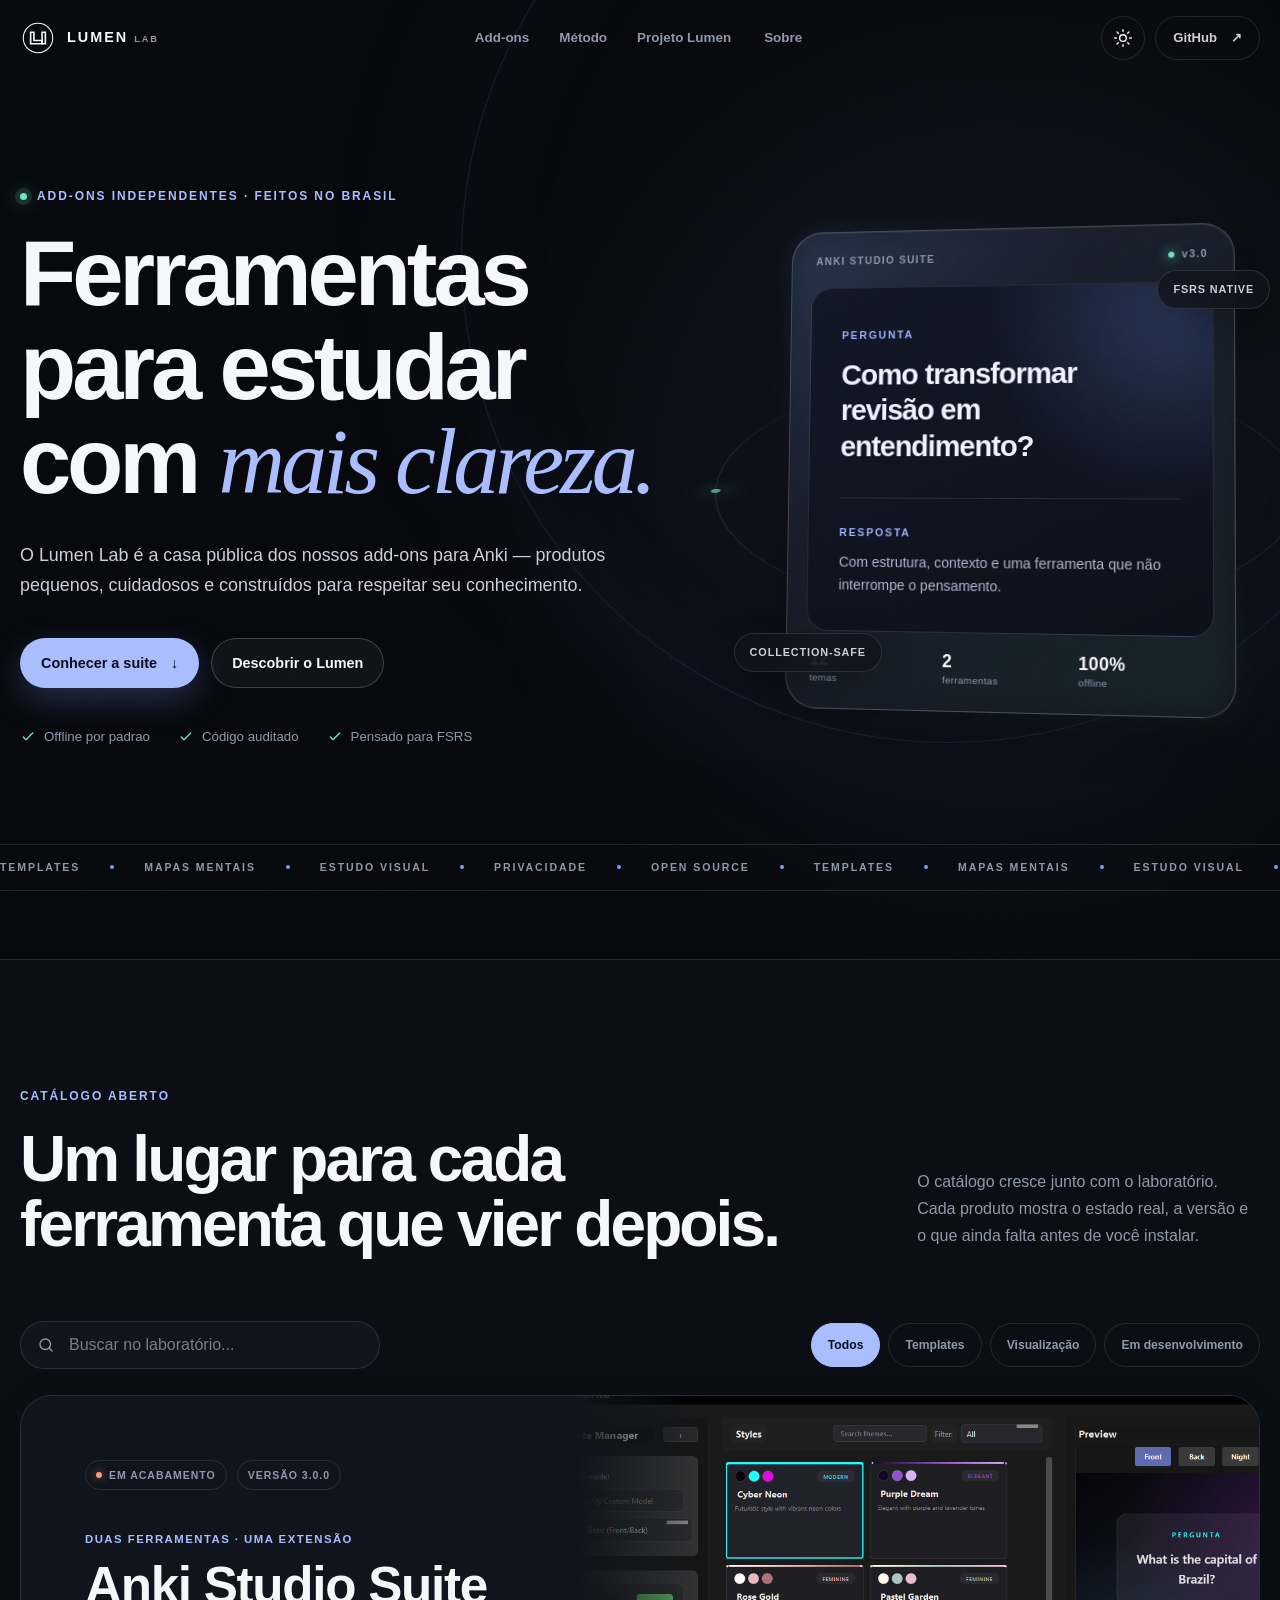
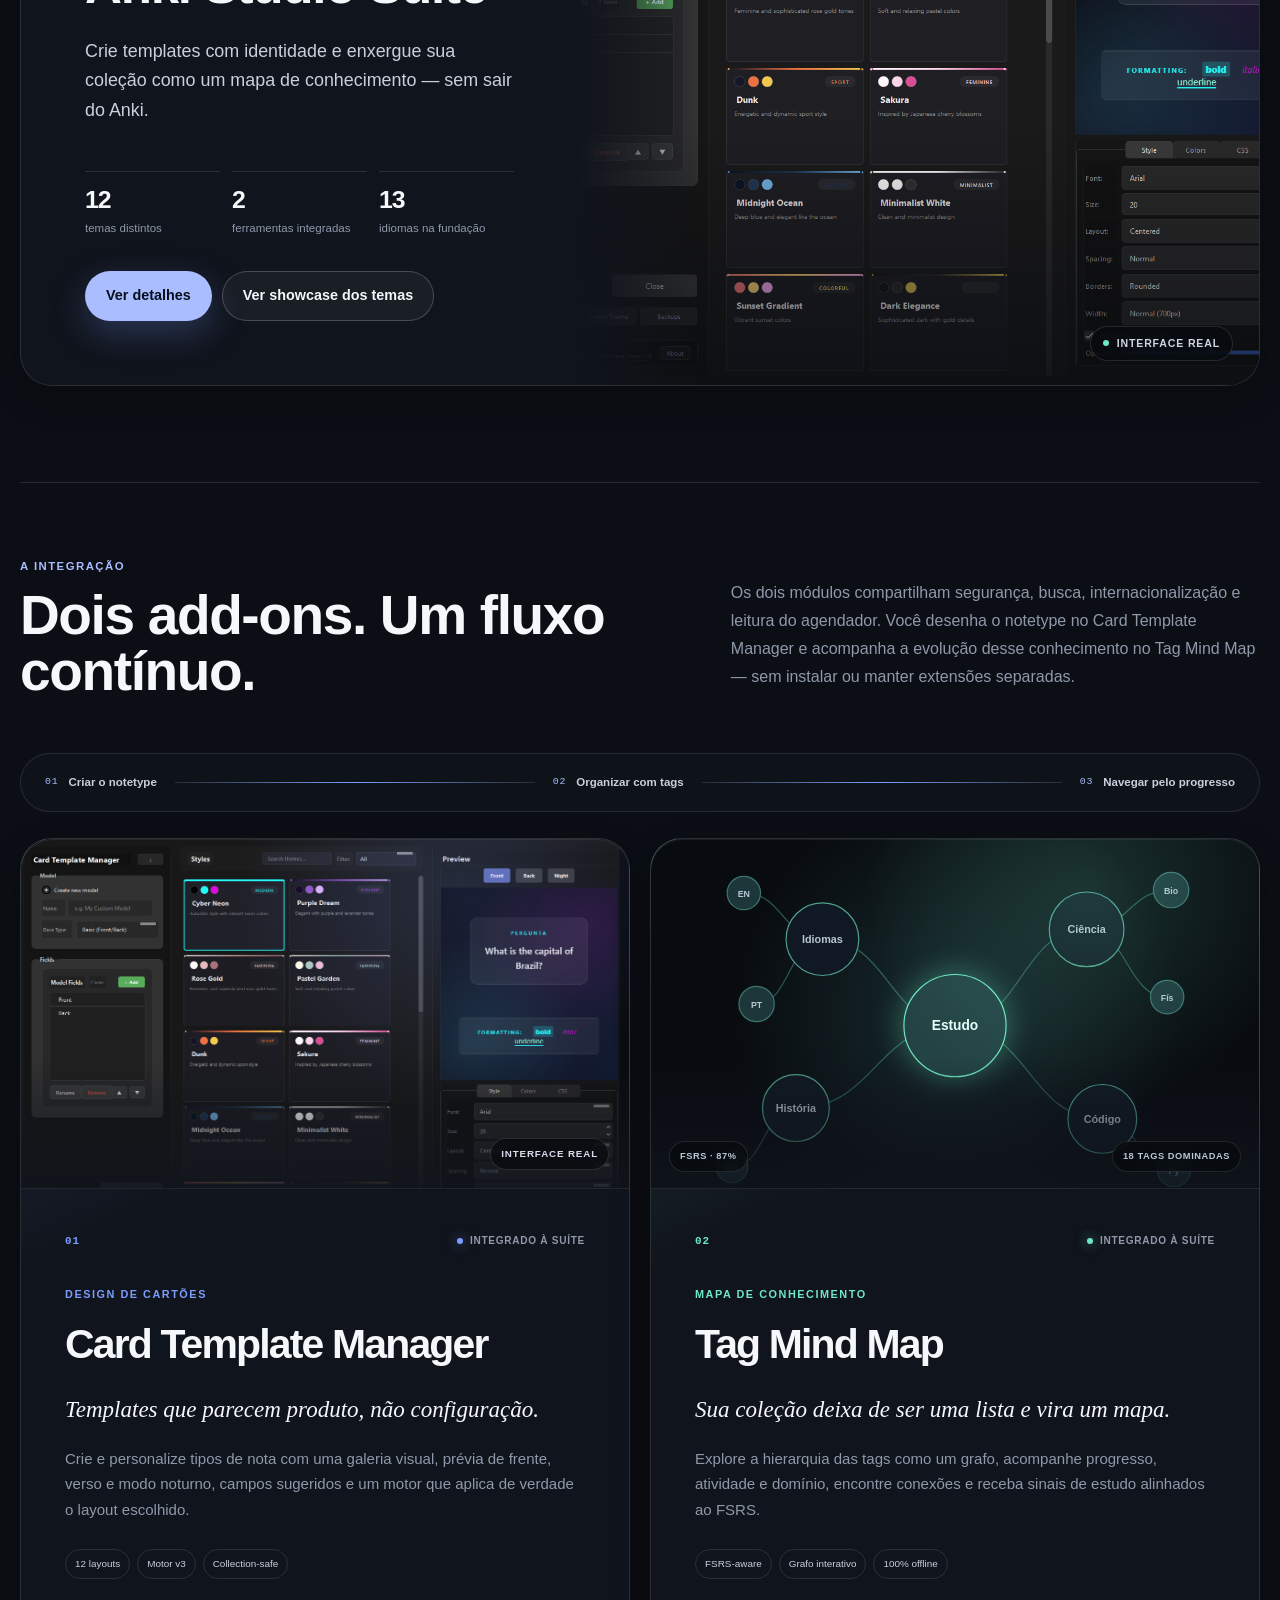
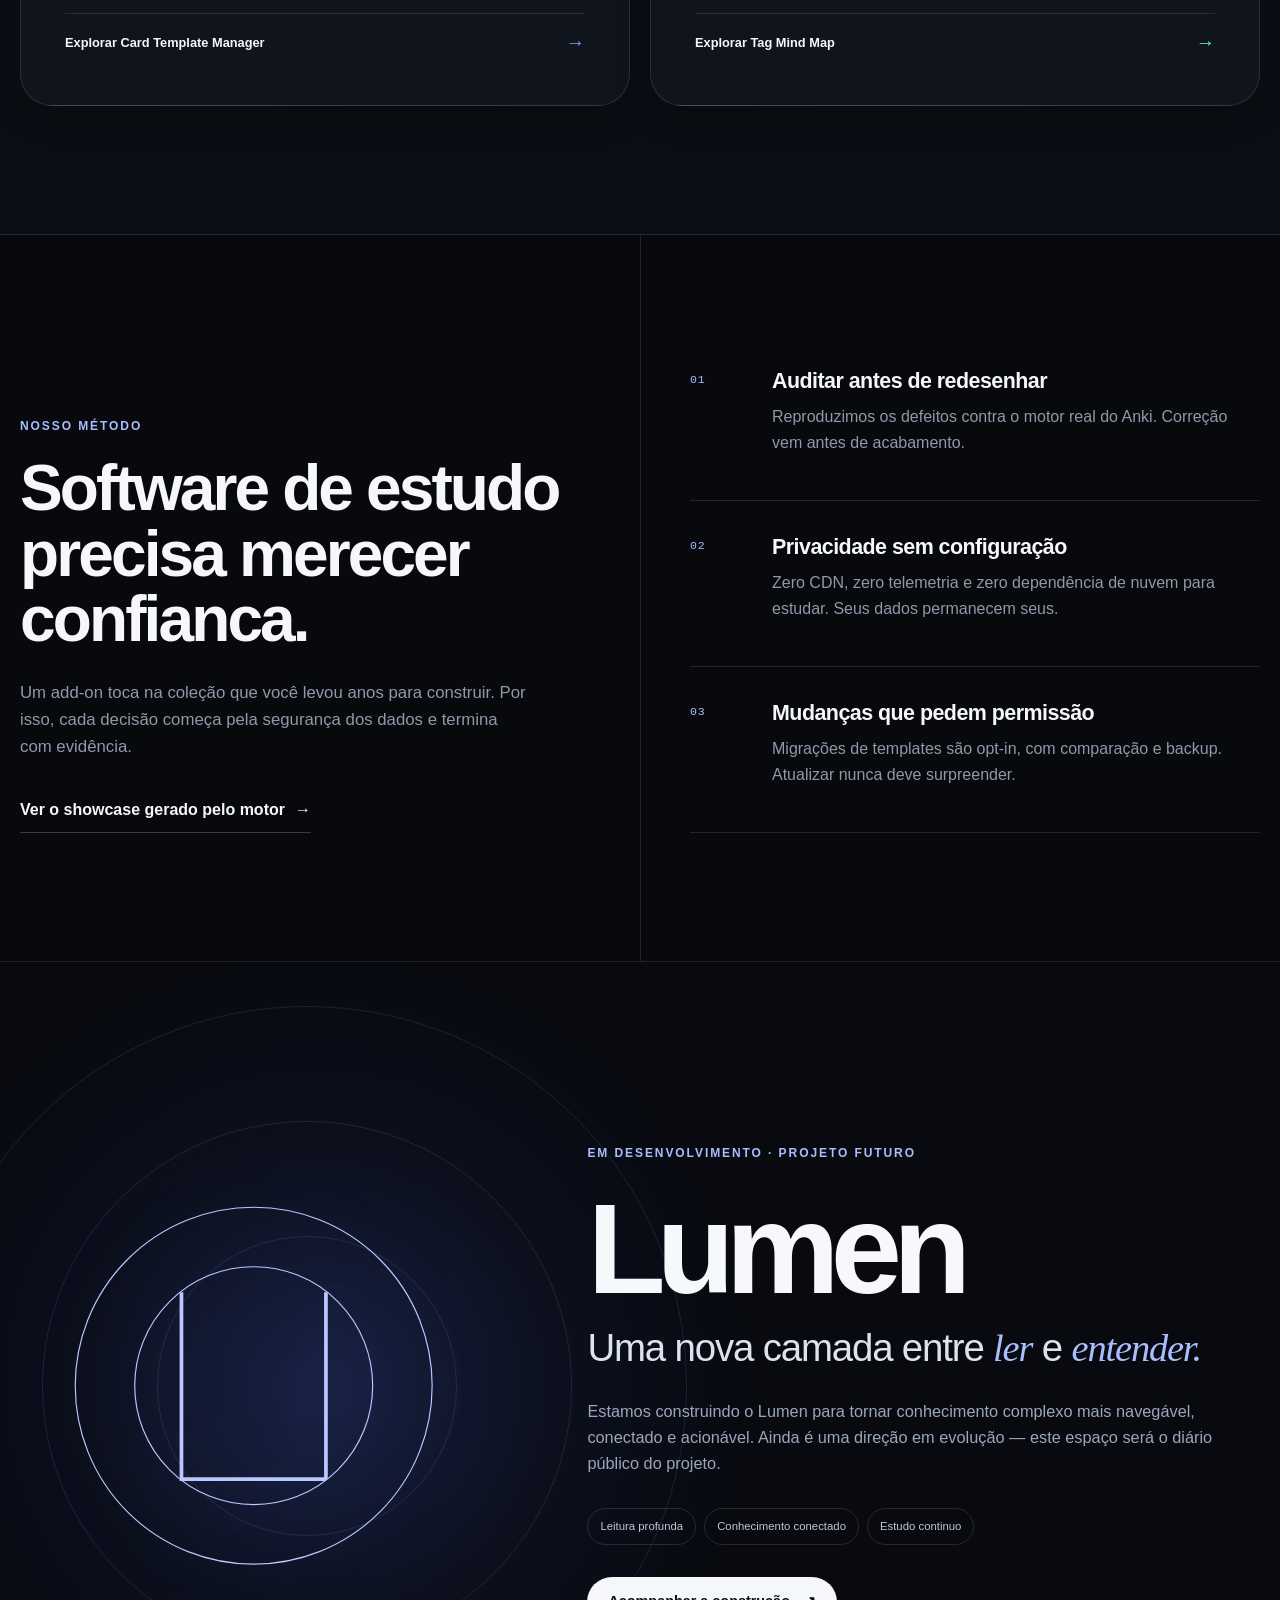
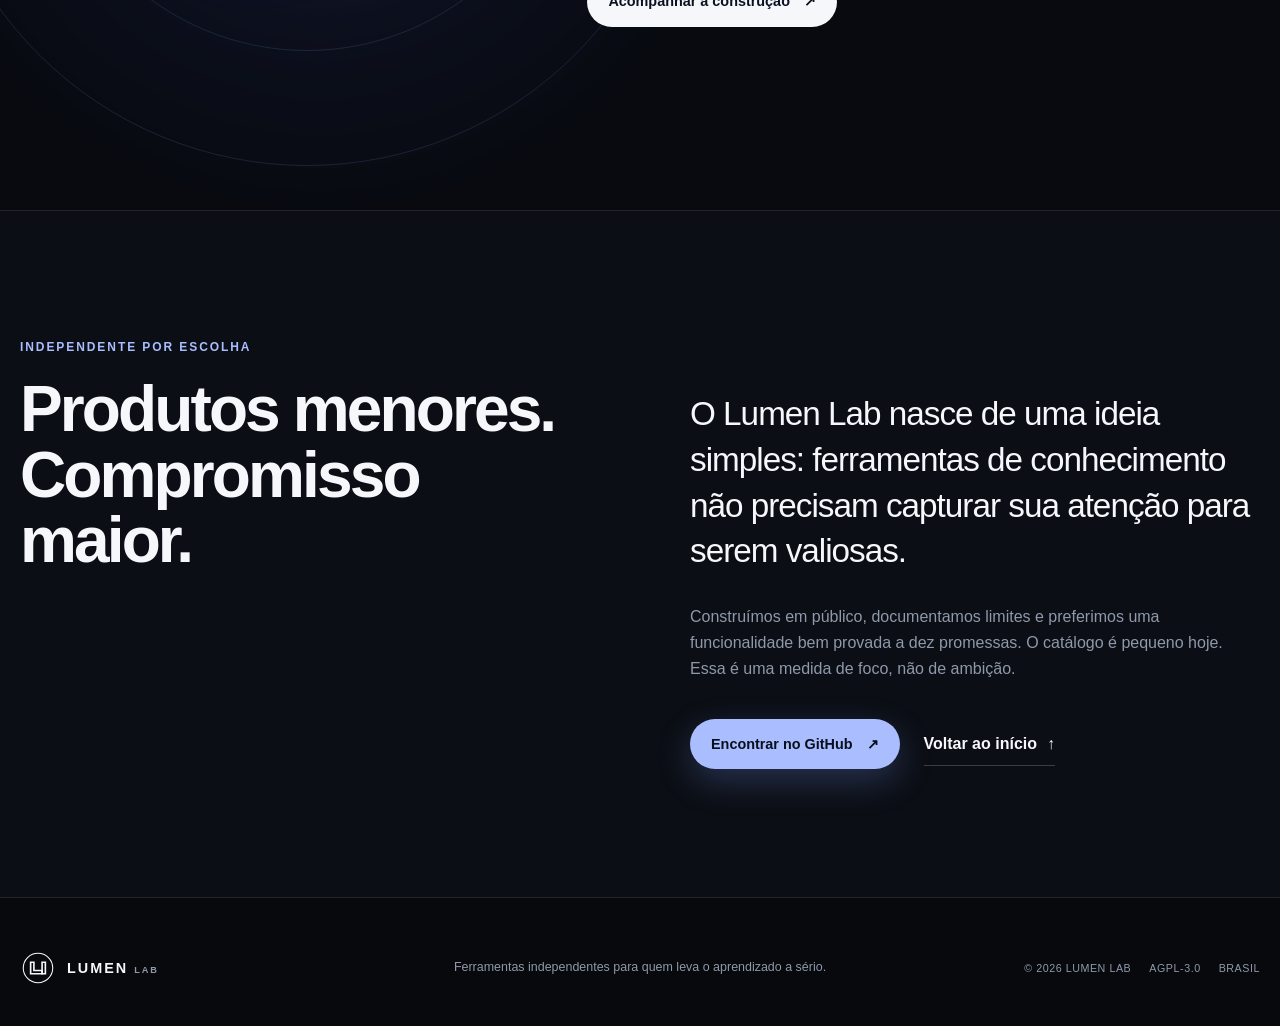
==== index.html @ ce69e1ce "feat: publica Lumen Lab com os dois addons Co-Authored-By: Codex <noreply@openai.com>" ====
<!doctype html>
<html lang="pt-BR" data-theme="dark">
<head>
  <meta charset="utf-8">
  <meta name="viewport" content="width=device-width, initial-scale=1">
  <meta name="theme-color" content="#0a0c12">
  <meta name="description" content="Lumen Lab: add-ons independentes para Anki, construídos com auditoria, privacidade e cuidado com a experiência de estudo.">
  <meta name="color-scheme" content="dark light">
  <meta property="og:type" content="website">
  <meta property="og:title" content="Lumen Lab — ferramentas para aprender melhor">
  <meta property="og:description" content="A casa da Anki Studio Suite e dos próximos add-ons independentes do Lumen Lab.">
  <meta property="og:url" content="https://skarl007.github.io/Lumen-Lab/">
  <meta property="og:image" content="https://skarl007.github.io/Lumen-Lab/screenshots/site-preview-dark.png">
  <meta name="twitter:card" content="summary_large_image">
  <title>Lumen Lab — Add-ons para Anki</title>
  <script>document.documentElement.classList.add("js");</script>
  <link rel="canonical" href="https://skarl007.github.io/Lumen-Lab/">
  <link rel="icon" href="assets/favicon.svg" type="image/svg+xml">
  <link rel="manifest" href="site.webmanifest">
  <link rel="stylesheet" href="assets/site.css">
  <script src="data/catalog.js" defer></script>
  <script src="assets/site.js" defer></script>
</head>
<body>
  <a class="skip-link" href="#conteudo">Pular para o conteúdo</a>

  <header class="site-header" data-header>
    <div class="nav-shell">
      <a class="brand" href="#inicio" aria-label="Lumen Lab — início">
        <svg class="brand-mark" viewBox="0 0 44 44" aria-hidden="true">
          <circle cx="22" cy="22" r="18"></circle>
          <path d="M13 29V15h4v10h10v4H13Z"></path>
          <path d="M27 15h4v14h-4z"></path>
        </svg>
        <span class="brand-type">LUMEN <small>LAB</small></span>
      </a>

      <button class="menu-toggle icon-button" type="button" aria-label="Abrir menu" aria-controls="site-nav" aria-expanded="false" data-menu-toggle>
        <svg viewBox="0 0 24 24" aria-hidden="true"><path d="M4 7h16M4 12h16M4 17h16"></path></svg>
      </button>

      <nav class="site-nav" id="site-nav" aria-label="Navegação principal" data-nav>
        <a href="#add-ons">Add-ons</a>
        <a href="#metodo">Método</a>
        <a href="#lumen">Projeto Lumen</a>
        <a href="#sobre">Sobre</a>
      </nav>

      <div class="nav-actions">
        <button class="theme-toggle icon-button" type="button" aria-label="Alternar tema de cor" data-theme-toggle>
          <svg class="theme-icon theme-icon-sun" viewBox="0 0 24 24" aria-hidden="true"><circle cx="12" cy="12" r="4"></circle><path d="M12 2v2M12 20v2M4.93 4.93l1.42 1.42M17.66 17.66l1.41 1.41M2 12h2M20 12h2M4.93 19.07l1.42-1.42M17.66 6.34l1.41-1.41"></path></svg>
          <svg class="theme-icon theme-icon-moon" viewBox="0 0 24 24" aria-hidden="true"><path d="M20.5 14.2A8.6 8.6 0 0 1 9.8 3.5 8.7 8.7 0 1 0 20.5 14.2Z"></path></svg>
        </button>
        <a class="button button-compact button-ghost nav-github" href="https://github.com/skarL007" target="_blank" rel="noreferrer">GitHub <span aria-hidden="true">↗</span></a>
      </div>
    </div>
  </header>

  <main id="conteudo">
    <section class="hero section" id="inicio" aria-labelledby="hero-title">
      <div class="hero-grid page-shell">
        <div class="hero-copy reveal">
          <p class="eyebrow"><span class="live-dot" aria-hidden="true"></span> Add-ons independentes · feitos no Brasil</p>
          <h1 id="hero-title">Ferramentas para estudar com <em>mais clareza.</em></h1>
          <p class="hero-lede">O Lumen Lab é a casa pública dos nossos add-ons para Anki — produtos pequenos, cuidadosos e construídos para respeitar seu conhecimento.</p>
          <div class="hero-actions">
            <a class="button button-primary" href="#add-ons">Conhecer a suite <span aria-hidden="true">↓</span></a>
            <a class="button button-secondary" href="#lumen">Descobrir o Lumen</a>
          </div>
          <ul class="proof-list" aria-label="Principios do Lumen Lab">
            <li><svg viewBox="0 0 24 24" aria-hidden="true"><path d="m5 12 4 4L19 6"></path></svg> Offline por padrao</li>
            <li><svg viewBox="0 0 24 24" aria-hidden="true"><path d="m5 12 4 4L19 6"></path></svg> Código auditado</li>
            <li><svg viewBox="0 0 24 24" aria-hidden="true"><path d="m5 12 4 4L19 6"></path></svg> Pensado para FSRS</li>
          </ul>
        </div>

        <div class="hero-stage reveal" aria-label="Prévia visual da Anki Studio Suite">
          <div class="stage-orbit orbit-one" aria-hidden="true"></div>
          <div class="stage-orbit orbit-two" aria-hidden="true"></div>
          <div class="stage-card">
            <div class="stage-topline">
              <span>ANKI STUDIO SUITE</span>
              <span class="stage-status"><i></i> v3.0</span>
            </div>
            <div class="study-card">
              <span class="study-kicker">Pergunta</span>
              <strong>Como transformar revisão em entendimento?</strong>
              <div class="study-answer">
                <span>Resposta</span>
                <p>Com estrutura, contexto e uma ferramenta que não interrompe o pensamento.</p>
              </div>
            </div>
            <div class="stage-metrics">
              <span><b>12</b> temas</span>
            <span><b>2</b> ferramentas</span>
              <span><b>100%</b> offline</span>
            </div>
          </div>
          <div class="floating-chip chip-top">FSRS native</div>
          <div class="floating-chip chip-bottom">Collection-safe</div>
        </div>
      </div>

      <div class="hero-marquee" aria-hidden="true">
        <div>
          <span>TEMPLATES</span><i></i><span>MAPAS MENTAIS</span><i></i><span>ESTUDO VISUAL</span><i></i><span>PRIVACIDADE</span><i></i><span>OPEN SOURCE</span><i></i>
          <span>TEMPLATES</span><i></i><span>MAPAS MENTAIS</span><i></i><span>ESTUDO VISUAL</span><i></i><span>PRIVACIDADE</span><i></i><span>OPEN SOURCE</span><i></i>
        </div>
      </div>
    </section>

    <section class="catalog section" id="add-ons" aria-labelledby="catalog-title">
      <div class="page-shell">
        <div class="section-heading reveal">
          <div>
          <p class="eyebrow">Catálogo aberto</p>
            <h2 id="catalog-title">Um lugar para cada ferramenta que vier depois.</h2>
          </div>
          <p>O catálogo cresce junto com o laboratório. Cada produto mostra o estado real, a versão e o que ainda falta antes de você instalar.</p>
        </div>

        <div class="catalog-toolbar reveal" aria-label="Filtros do catálogo">
          <label class="search-field">
            <svg viewBox="0 0 24 24" aria-hidden="true"><circle cx="11" cy="11" r="7"></circle><path d="m20 20-4-4"></path></svg>
            <span class="sr-only">Buscar add-ons</span>
            <input type="search" placeholder="Buscar no laboratório..." autocomplete="off" data-catalog-search>
          </label>
          <div class="filter-list" role="group" aria-label="Filtrar por categoria" data-filter-list>
            <button type="button" class="filter-button is-active" aria-pressed="true" data-filter="todos">Todos</button>
            <button type="button" class="filter-button" aria-pressed="false" data-filter="templates">Templates</button>
            <button type="button" class="filter-button" aria-pressed="false" data-filter="visualizacao">Visualização</button>
            <button type="button" class="filter-button" aria-pressed="false" data-filter="em-desenvolvimento">Em desenvolvimento</button>
          </div>
        </div>

        <div class="catalog-grid" data-catalog-grid aria-live="polite"></div>
        <noscript>
          <article class="noscript-card">
            <p class="product-eyebrow">Anki add-on · versão 3.0.0</p>
            <h3>Anki Studio Suite</h3>
            <p>Card Template Manager e Tag Mind Map reunidos em uma extensão offline. Ative o JavaScript para explorar detalhes e filtros.</p>
            <a class="button button-secondary" href="redesign/_artifact.html">Ver showcase dos temas</a>
          </article>
        </noscript>
        <div class="catalog-empty" data-catalog-empty hidden>
          <p>Nenhuma ferramenta encontrada.</p>
          <button type="button" class="text-button" data-clear-filters>Limpar busca e filtros</button>
        </div>
      </div>
    </section>

    <section class="method section" id="metodo" aria-labelledby="method-title">
      <div class="page-shell method-grid">
        <div class="method-intro reveal">
          <p class="eyebrow">Nosso método</p>
          <h2 id="method-title">Software de estudo precisa merecer confianca.</h2>
          <p>Um add-on toca na coleção que você levou anos para construir. Por isso, cada decisão começa pela segurança dos dados e termina com evidência.</p>
          <a class="text-link" href="redesign/_artifact.html">Ver o showcase gerado pelo motor <span aria-hidden="true">→</span></a>
        </div>

        <ol class="method-list">
          <li class="reveal">
            <span>01</span>
            <div><h3>Auditar antes de redesenhar</h3><p>Reproduzimos os defeitos contra o motor real do Anki. Correção vem antes de acabamento.</p></div>
          </li>
          <li class="reveal">
            <span>02</span>
            <div><h3>Privacidade sem configuração</h3><p>Zero CDN, zero telemetria e zero dependência de nuvem para estudar. Seus dados permanecem seus.</p></div>
          </li>
          <li class="reveal">
            <span>03</span>
            <div><h3>Mudanças que pedem permissão</h3><p>Migrações de templates são opt-in, com comparação e backup. Atualizar nunca deve surpreender.</p></div>
          </li>
        </ol>
      </div>
    </section>

    <section class="lumen-section section" id="lumen" aria-labelledby="lumen-title">
      <div class="lumen-backdrop" aria-hidden="true"><span></span><span></span><span></span></div>
      <div class="page-shell lumen-grid">
        <div class="lumen-symbol reveal" aria-hidden="true">
          <svg viewBox="0 0 440 440">
            <circle cx="220" cy="220" r="168"></circle>
            <circle cx="220" cy="220" r="112"></circle>
            <path d="M152 132v176h136"></path>
            <path d="M288 132v176"></path>
          </svg>
        </div>
        <div class="lumen-copy reveal">
          <p class="eyebrow">Em desenvolvimento · projeto futuro</p>
          <h2 id="lumen-title">Lumen</h2>
          <p class="lumen-statement">Uma nova camada entre <em>ler</em> e <em>entender.</em></p>
          <p>Estamos construindo o Lumen para tornar conhecimento complexo mais navegável, conectado e acionável. Ainda é uma direção em evolução — este espaço será o diário público do projeto.</p>
          <div class="signal-row" aria-label="Direcoes do projeto Lumen">
            <span>Leitura profunda</span>
            <span>Conhecimento conectado</span>
            <span>Estudo continuo</span>
          </div>
          <a class="button button-light" href="https://github.com/skarL007" target="_blank" rel="noreferrer">Acompanhar a construção <span aria-hidden="true">↗</span></a>
        </div>
      </div>
    </section>

    <section class="about section" id="sobre" aria-labelledby="about-title">
      <div class="page-shell about-grid">
        <div class="section-heading reveal">
          <div>
            <p class="eyebrow">Independente por escolha</p>
            <h2 id="about-title">Produtos menores.<br>Compromisso maior.</h2>
          </div>
        </div>
        <div class="about-copy reveal">
          <p class="about-lede">O Lumen Lab nasce de uma ideia simples: ferramentas de conhecimento não precisam capturar sua atenção para serem valiosas.</p>
          <p>Construímos em público, documentamos limites e preferimos uma funcionalidade bem provada a dez promessas. O catálogo é pequeno hoje. Essa é uma medida de foco, não de ambição.</p>
          <div class="about-actions">
            <a class="button button-primary" href="https://github.com/skarL007" target="_blank" rel="noreferrer">Encontrar no GitHub <span aria-hidden="true">↗</span></a>
            <a class="text-link" href="#inicio">Voltar ao início <span aria-hidden="true">↑</span></a>
          </div>
        </div>
      </div>
    </section>
  </main>

  <footer class="site-footer">
    <div class="page-shell footer-grid">
      <a class="brand footer-brand" href="#inicio" aria-label="Lumen Lab — voltar ao início">
        <svg class="brand-mark" viewBox="0 0 44 44" aria-hidden="true"><circle cx="22" cy="22" r="18"></circle><path d="M13 29V15h4v10h10v4H13Z"></path><path d="M27 15h4v14h-4z"></path></svg>
        <span class="brand-type">LUMEN <small>LAB</small></span>
      </a>
      <p>Ferramentas independentes para quem leva o aprendizado a sério.</p>
      <div class="footer-meta"><span>© <span data-current-year></span> Lumen Lab</span><span>AGPL-3.0</span><span>Brasil</span></div>
    </div>
  </footer>

  <dialog class="product-dialog" data-product-dialog aria-labelledby="dialog-title">
    <div class="dialog-shell">
      <button class="dialog-close icon-button" type="button" aria-label="Fechar detalhes" data-dialog-close>
        <svg viewBox="0 0 24 24" aria-hidden="true"><path d="m6 6 12 12M18 6 6 18"></path></svg>
      </button>
      <div data-dialog-content></div>
    </div>
  </dialog>
</body>
</html>
---- assets/site.css ----
:root {
  --font-sans: Inter, "Segoe UI Variable", "Segoe UI", Helvetica, Arial, sans-serif;
  --font-display: "Segoe UI Variable Display", "Segoe UI", Helvetica, Arial, sans-serif;
  --font-serif: Iowan Old Style, Baskerville, "Times New Roman", serif;
  --page: #07090d;
  --page-raised: #0b0e14;
  --surface: #10141c;
  --surface-strong: #161b25;
  --surface-soft: rgba(255, 255, 255, 0.045);
  --ink: #f5f7fb;
  --ink-soft: #c9d0dc;
  --muted: #8f99aa;
  --line: rgba(255, 255, 255, 0.11);
  --line-strong: rgba(255, 255, 255, 0.2);
  --accent: #7c9dff;
  --accent-bright: #a9bdff;
  --accent-deep: #4d6df0;
  --mint: #6ee7c4;
  --warm: #ff9676;
  --shadow: 0 24px 80px rgba(0, 0, 0, 0.42);
  --shadow-soft: 0 12px 36px rgba(0, 0, 0, 0.24);
  --radius-sm: 12px;
  --radius-md: 20px;
  --radius-lg: 32px;
  --shell: 1240px;
  --header-height: 76px;
  --ease: cubic-bezier(.22, 1, .36, 1);
}

html[data-theme="light"] {
  --page: #f3f5f9;
  --page-raised: #edf0f5;
  --surface: #ffffff;
  --surface-strong: #e9edf4;
  --surface-soft: rgba(11, 20, 37, 0.045);
  --ink: #111622;
  --ink-soft: #313a49;
  --muted: #5f6878;
  --line: rgba(14, 24, 42, 0.12);
  --line-strong: rgba(14, 24, 42, 0.22);
  --accent: #395fe5;
  --accent-bright: #274fd6;
  --accent-deep: #2448c3;
  --mint: #0d8b70;
  --warm: #d95736;
  --shadow: 0 24px 80px rgba(27, 40, 67, 0.14);
  --shadow-soft: 0 12px 36px rgba(27, 40, 67, 0.1);
}

*, *::before, *::after { box-sizing: border-box; }

html {
  scroll-behavior: smooth;
  scroll-padding-top: calc(var(--header-height) + 24px);
  background: var(--page);
}

body {
  margin: 0;
  min-width: 320px;
  color: var(--ink);
  background:
    radial-gradient(circle at 78% 8%, color-mix(in srgb, var(--accent) 10%, transparent), transparent 34rem),
    var(--page);
  font-family: var(--font-sans);
  font-size: 16px;
  line-height: 1.6;
  text-rendering: optimizeLegibility;
  -webkit-font-smoothing: antialiased;
  overflow-x: hidden;
}

body::before {
  content: "";
  position: fixed;
  inset: 0;
  z-index: 1000;
  pointer-events: none;
  opacity: .2;
  background-image: url("data:image/svg+xml,%3Csvg viewBox='0 0 160 160' xmlns='http://www.w3.org/2000/svg'%3E%3Cfilter id='n'%3E%3CfeTurbulence type='fractalNoise' baseFrequency='.88' numOctaves='3' stitchTiles='stitch'/%3E%3C/filter%3E%3Crect width='100%25' height='100%25' filter='url(%23n)' opacity='.14'/%3E%3C/svg%3E");
  mix-blend-mode: soft-light;
}

::selection { color: #08101e; background: var(--accent-bright); }

img, svg { display: block; max-width: 100%; }
a { color: inherit; }
button, input { font: inherit; }
button, a { touch-action: manipulation; }

:focus-visible {
  outline: 3px solid var(--accent-bright);
  outline-offset: 4px;
}

.sr-only {
  position: absolute;
  width: 1px;
  height: 1px;
  padding: 0;
  margin: -1px;
  overflow: hidden;
  clip: rect(0, 0, 0, 0);
  white-space: nowrap;
  border: 0;
}

.skip-link {
  position: fixed;
  top: 12px;
  left: 12px;
  z-index: 2000;
  padding: 12px 16px;
  color: #0a0c12;
  background: var(--accent-bright);
  border-radius: 10px;
  font-weight: 750;
  transform: translateY(-160%);
  transition: transform 180ms ease;
}

.skip-link:focus { transform: translateY(0); }

.page-shell {
  width: min(calc(100% - 40px), var(--shell));
  margin-inline: auto;
}

.section { position: relative; padding: 128px 0; }

.eyebrow {
  display: flex;
  align-items: center;
  gap: 10px;
  margin: 0 0 22px;
  color: var(--accent-bright);
  font-size: .75rem;
  font-weight: 780;
  letter-spacing: .16em;
  line-height: 1.4;
  text-transform: uppercase;
}

.live-dot {
  width: 7px;
  height: 7px;
  border-radius: 50%;
  background: var(--mint);
  box-shadow: 0 0 0 5px color-mix(in srgb, var(--mint) 13%, transparent), 0 0 20px var(--mint);
}

h1, h2, h3, p { text-wrap: pretty; }

h1, h2, h3 {
  margin: 0;
  font-family: var(--font-display);
  line-height: 1.02;
  letter-spacing: -.045em;
}

h1 { max-width: 820px; font-size: clamp(3.7rem, 7.2vw, 7.1rem); font-weight: 690; }
h1 em, .lumen-statement em { color: var(--accent-bright); font-family: var(--font-serif); font-weight: 400; }
h2 { font-size: clamp(2.6rem, 5vw, 4.9rem); font-weight: 650; }
h3 { font-size: 1.34rem; font-weight: 650; letter-spacing: -.025em; }

.button {
  min-height: 50px;
  display: inline-flex;
  align-items: center;
  justify-content: center;
  gap: 14px;
  padding: 12px 20px;
  border: 1px solid transparent;
  border-radius: 999px;
  text-decoration: none;
  font-size: .9rem;
  font-weight: 720;
  line-height: 1;
  cursor: pointer;
  transition: transform 220ms var(--ease), border-color 220ms ease, background 220ms ease, color 220ms ease, box-shadow 220ms ease;
}

.button:hover { transform: translateY(-2px); }
.button:active { transform: translateY(0); }
.button-primary { color: #08101e; background: var(--accent-bright); box-shadow: 0 12px 34px color-mix(in srgb, var(--accent) 25%, transparent); }
.button-primary:hover { background: #c5d1ff; box-shadow: 0 16px 44px color-mix(in srgb, var(--accent) 36%, transparent); }
.button-secondary { color: var(--ink); border-color: var(--line-strong); background: var(--surface-soft); }
.button-secondary:hover { border-color: var(--accent); background: color-mix(in srgb, var(--accent) 8%, var(--surface)); }
.button-light { color: #0b1020; background: #f5f7fb; }
.button-light:hover { background: #dfe6ff; }
.button-ghost { color: var(--ink-soft); border-color: var(--line); background: transparent; }
.button-ghost:hover { color: var(--ink); border-color: var(--line-strong); background: var(--surface-soft); }
.button-compact { min-height: 44px; padding: 10px 17px; font-size: .82rem; }

.text-link, .text-button {
  min-height: 44px;
  display: inline-flex;
  align-items: center;
  gap: 10px;
  color: var(--ink);
  background: none;
  border: 0;
  padding: 0;
  font-weight: 690;
  text-decoration: none;
  cursor: pointer;
}

.text-link { border-bottom: 1px solid var(--line-strong); }
.text-link:hover, .text-button:hover { color: var(--accent-bright); border-color: var(--accent); }

.icon-button {
  width: 44px;
  height: 44px;
  display: inline-grid;
  place-items: center;
  padding: 0;
  color: var(--ink);
  background: transparent;
  border: 1px solid var(--line);
  border-radius: 50%;
  cursor: pointer;
  transition: color 180ms ease, border-color 180ms ease, background 180ms ease, transform 180ms ease;
}

.icon-button:hover { color: var(--accent-bright); border-color: var(--accent); background: var(--surface-soft); transform: rotate(3deg); }
.icon-button svg { width: 20px; fill: none; stroke: currentColor; stroke-width: 1.7; stroke-linecap: round; stroke-linejoin: round; }

.site-header {
  position: fixed;
  inset: 0 0 auto;
  z-index: 100;
  height: var(--header-height);
  border-bottom: 1px solid transparent;
  transition: background 220ms ease, border-color 220ms ease, backdrop-filter 220ms ease;
}

.site-header.is-scrolled {
  background: color-mix(in srgb, var(--page) 82%, transparent);
  border-color: var(--line);
  backdrop-filter: blur(18px) saturate(1.25);
}

.nav-shell {
  width: min(calc(100% - 40px), 1400px);
  height: 100%;
  margin-inline: auto;
  display: grid;
  grid-template-columns: 1fr auto 1fr;
  align-items: center;
  gap: 28px;
}

.brand { min-height: 44px; display: inline-flex; align-items: center; gap: 11px; width: max-content; color: var(--ink); text-decoration: none; }
.brand-mark { width: 36px; height: 36px; fill: none; stroke: currentColor; stroke-width: 1.3; }
.brand-mark path { stroke-width: 2; }
.brand-type { font-size: .9rem; font-weight: 820; letter-spacing: .14em; }
.brand-type small { color: var(--muted); font-size: .64em; font-weight: 720; letter-spacing: .2em; }

.site-nav { display: flex; align-items: center; gap: 30px; }
.site-nav a { position: relative; min-width: 44px; min-height: 44px; display: inline-flex; align-items: center; justify-content: center; color: var(--muted); text-decoration: none; font-size: .84rem; font-weight: 650; }
.site-nav a::after { content: ""; position: absolute; right: 0; bottom: 5px; left: 0; height: 1px; background: var(--accent); transform: scaleX(0); transform-origin: right; transition: transform 220ms var(--ease); }
.site-nav a:hover { color: var(--ink); }
.site-nav a:hover::after { transform: scaleX(1); transform-origin: left; }
.nav-actions { justify-self: end; display: flex; align-items: center; gap: 10px; }
.theme-icon { position: absolute; transition: opacity 180ms ease, transform 240ms var(--ease); }
html[data-theme="dark"] .theme-icon-moon, html[data-theme="light"] .theme-icon-sun { opacity: 0; transform: scale(.5) rotate(-35deg); }
html[data-theme="dark"] .theme-icon-sun, html[data-theme="light"] .theme-icon-moon { opacity: 1; transform: scale(1) rotate(0); }
.menu-toggle { display: none; }

.hero {
  min-height: 100svh;
  padding-top: calc(var(--header-height) + 92px);
  padding-bottom: 68px;
  display: flex;
  flex-direction: column;
  justify-content: center;
  overflow: hidden;
}

.hero::before {
  content: "";
  position: absolute;
  top: -24%;
  right: -12%;
  width: min(76vw, 1060px);
  aspect-ratio: 1;
  border: 1px solid color-mix(in srgb, var(--accent) 16%, transparent);
  border-radius: 50%;
  box-shadow: inset 0 0 120px color-mix(in srgb, var(--accent) 5%, transparent), 0 0 180px color-mix(in srgb, var(--accent) 6%, transparent);
  pointer-events: none;
}

.hero::after {
  content: "";
  position: absolute;
  inset: 0;
  z-index: -1;
  opacity: .22;
  background-image: linear-gradient(var(--line) 1px, transparent 1px), linear-gradient(90deg, var(--line) 1px, transparent 1px);
  background-size: 78px 78px;
  mask-image: linear-gradient(to bottom, black, transparent 82%);
}

.hero-grid { display: grid; grid-template-columns: minmax(0, 1.12fr) minmax(390px, .88fr); align-items: center; gap: clamp(42px, 7vw, 108px); }
.hero-copy { position: relative; z-index: 2; }
.hero-lede { max-width: 650px; margin: 32px 0 0; color: var(--ink-soft); font-size: clamp(1.08rem, 1.4vw, 1.27rem); line-height: 1.65; }
.hero-actions { display: flex; flex-wrap: wrap; gap: 12px; margin-top: 38px; }
.proof-list { display: flex; flex-wrap: wrap; gap: 18px 28px; margin: 38px 0 0; padding: 0; color: var(--muted); list-style: none; font-size: .83rem; }
.proof-list li { display: flex; align-items: center; gap: 8px; }
.proof-list svg { width: 16px; fill: none; stroke: var(--mint); stroke-width: 2; stroke-linecap: round; stroke-linejoin: round; }

.hero-stage { position: relative; min-height: 600px; display: grid; place-items: center; perspective: 1200px; }
.stage-orbit { position: absolute; border: 1px solid color-mix(in srgb, var(--accent) 26%, transparent); border-radius: 50%; }
.orbit-one { width: 570px; height: 570px; opacity: .66; transform: rotateX(66deg) rotateZ(-10deg); }
.orbit-two { width: 430px; height: 430px; opacity: .35; transform: rotateX(58deg) rotateZ(38deg); }
.stage-orbit::after { content: ""; position: absolute; top: 50%; left: -5px; width: 9px; height: 9px; border-radius: 50%; background: var(--mint); box-shadow: 0 0 24px var(--mint); }

.stage-card {
  position: relative;
  z-index: 2;
  width: min(100%, 450px);
  padding: 20px;
  background: linear-gradient(145deg, color-mix(in srgb, var(--surface-strong) 94%, var(--accent)), color-mix(in srgb, var(--surface) 98%, transparent));
  border: 1px solid var(--line-strong);
  border-radius: var(--radius-lg);
  box-shadow: var(--shadow), inset 0 1px rgba(255,255,255,.08);
  transform: rotateY(-7deg) rotateX(3deg);
  animation: stage-float 7s var(--ease) infinite alternate;
}

.stage-card::before { content: ""; position: absolute; inset: -1px; z-index: -1; border-radius: inherit; background: linear-gradient(135deg, color-mix(in srgb, var(--accent) 50%, transparent), transparent 35%, color-mix(in srgb, var(--mint) 26%, transparent)); filter: blur(16px); opacity: .28; }
.stage-topline { display: flex; align-items: center; justify-content: space-between; padding: 2px 5px 18px; color: var(--muted); font-size: .65rem; font-weight: 750; letter-spacing: .13em; }
.stage-status { display: flex; align-items: center; gap: 7px; }
.stage-status i { width: 6px; height: 6px; border-radius: 50%; background: var(--mint); box-shadow: 0 0 12px var(--mint); }
.study-card { padding: 36px 32px 30px; min-height: 350px; display: flex; flex-direction: column; justify-content: center; color: #eff3ff; background: radial-gradient(circle at 90% 10%, rgba(124,157,255,.22), transparent 38%), linear-gradient(155deg, #121827, #0d111a); border: 1px solid rgba(255,255,255,.1); border-radius: 22px; }
.study-kicker, .study-answer span { color: #9bb2ff; font-size: .68rem; font-weight: 780; letter-spacing: .17em; text-transform: uppercase; }
.study-card > strong { max-width: 320px; margin-top: 14px; font-size: clamp(1.45rem, 2.3vw, 2rem); line-height: 1.23; letter-spacing: -.035em; }
.study-answer { margin-top: 34px; padding: 20px 0 0; border-top: 1px solid rgba(255,255,255,.11); }
.study-answer p { margin: 8px 0 0; color: #aeb8cc; font-size: .89rem; line-height: 1.58; }
.stage-metrics { display: grid; grid-template-columns: repeat(3, 1fr); gap: 8px; padding: 18px 4px 2px; }
.stage-metrics span { display: flex; flex-direction: column; color: var(--muted); font-size: .62rem; letter-spacing: .03em; }
.stage-metrics b { color: var(--ink); font-size: 1.1rem; line-height: 1.2; }
.floating-chip { position: absolute; z-index: 4; padding: 10px 15px; color: var(--ink-soft); background: color-mix(in srgb, var(--surface) 82%, transparent); border: 1px solid var(--line); border-radius: 999px; box-shadow: var(--shadow-soft); backdrop-filter: blur(16px); font-size: .68rem; font-weight: 730; letter-spacing: .08em; text-transform: uppercase; }
.chip-top { top: 17%; right: -2%; }
.chip-bottom { bottom: 16%; left: -4%; }

@keyframes stage-float { from { transform: rotateY(-7deg) rotateX(3deg) translateY(8px); } to { transform: rotateY(-4deg) rotateX(1deg) translateY(-10px); } }

.hero-marquee { width: 100%; margin-top: 76px; overflow: hidden; border-block: 1px solid var(--line); color: var(--muted); }
.hero-marquee > div { width: max-content; display: flex; align-items: center; gap: 30px; padding: 14px 0; animation: marquee 34s linear infinite; }
.hero-marquee span { font-size: .66rem; font-weight: 760; letter-spacing: .18em; }
.hero-marquee i { width: 4px; height: 4px; border-radius: 50%; background: var(--accent); }
@keyframes marquee { to { transform: translateX(-50%); } }

.catalog { background: var(--page-raised); border-block: 1px solid var(--line); }
.section-heading { display: grid; grid-template-columns: minmax(0, 1.55fr) minmax(280px, .65fr); align-items: end; gap: 80px; }
.section-heading h2 { max-width: 820px; }
.section-heading > p { max-width: 480px; margin: 0 0 8px; color: var(--muted); font-size: 1rem; line-height: 1.7; }
.catalog-toolbar { display: flex; align-items: center; justify-content: space-between; gap: 24px; margin: 64px 0 26px; }
.search-field { width: min(100%, 360px); min-height: 48px; display: flex; align-items: center; gap: 12px; padding: 0 16px; color: var(--muted); background: var(--surface); border: 1px solid var(--line); border-radius: 999px; transition: border-color 180ms ease, box-shadow 180ms ease; }
.search-field:focus-within { border-color: var(--accent); box-shadow: 0 0 0 4px color-mix(in srgb, var(--accent) 12%, transparent); }
.search-field svg { width: 18px; flex: 0 0 auto; fill: none; stroke: currentColor; stroke-width: 1.8; stroke-linecap: round; }
.search-field input { width: 100%; min-height: 46px; color: var(--ink); background: transparent; border: 0; outline: 0; }
.search-field input::placeholder { color: var(--muted); opacity: .8; }
.filter-list { display: flex; flex-wrap: wrap; justify-content: flex-end; gap: 8px; }
.filter-button { min-height: 44px; padding: 9px 16px; color: var(--muted); background: transparent; border: 1px solid var(--line); border-radius: 999px; font-size: .76rem; font-weight: 680; cursor: pointer; transition: color 180ms ease, border-color 180ms ease, background 180ms ease; }
.filter-button:hover { color: var(--ink); border-color: var(--line-strong); }
.filter-button.is-active { color: #08101e; background: var(--accent-bright); border-color: var(--accent-bright); }
.catalog-grid { display: grid; grid-template-columns: repeat(12, 1fr); gap: 20px; }

.product-card {
  grid-column: 1 / -1;
  min-height: 560px;
  display: grid;
  grid-template-columns: minmax(0, .9fr) minmax(0, 1.1fr);
  overflow: hidden;
  background: var(--surface);
  border: 1px solid var(--line);
  border-radius: var(--radius-lg);
  box-shadow: var(--shadow-soft);
  transition: transform 280ms var(--ease), border-color 220ms ease, box-shadow 280ms ease;
}

.product-card:hover { transform: translateY(-4px); border-color: color-mix(in srgb, var(--accent) 48%, var(--line)); box-shadow: var(--shadow); }
.product-copy { display: flex; flex-direction: column; padding: clamp(32px, 5vw, 64px); }
.product-meta { display: flex; flex-wrap: wrap; align-items: center; gap: 10px; margin-bottom: 40px; }
.status-pill, .version-pill { display: inline-flex; min-height: 30px; align-items: center; padding: 5px 10px; border: 1px solid var(--line); border-radius: 999px; color: var(--muted); font-size: .66rem; font-weight: 750; letter-spacing: .09em; text-transform: uppercase; }
.status-pill::before { content: ""; width: 6px; height: 6px; margin-right: 7px; border-radius: 50%; background: var(--warm); box-shadow: 0 0 10px color-mix(in srgb, var(--warm) 70%, transparent); }
.product-eyebrow { margin: 0 0 12px; color: var(--accent-bright); font-size: .71rem; font-weight: 760; letter-spacing: .13em; text-transform: uppercase; }
.product-card h3 { font-size: clamp(2.2rem, 4vw, 4.3rem); }
.product-summary { max-width: 540px; margin: 24px 0 0; color: var(--ink-soft); font-size: clamp(1.02rem, 1.4vw, 1.16rem); line-height: 1.65; }
.metric-grid { display: grid; grid-template-columns: repeat(3, 1fr); gap: 12px; margin: auto 0 34px; padding-top: 46px; }
.metric { padding-top: 16px; border-top: 1px solid var(--line); }
.metric strong { display: block; color: var(--ink); font-size: 1.55rem; line-height: 1; letter-spacing: -.04em; }
.metric span { display: block; margin-top: 8px; color: var(--muted); font-size: .72rem; line-height: 1.35; }
.product-actions { display: flex; flex-wrap: wrap; gap: 10px; }
.product-visual { position: relative; min-height: 480px; overflow: hidden; background: radial-gradient(circle at 32% 25%, rgba(124,157,255,.22), transparent 33%), #090c12; }
.product-visual::before { content: ""; position: absolute; inset: 0; z-index: 1; background: linear-gradient(90deg, var(--surface), transparent 18%), linear-gradient(0deg, rgba(7,9,13,.62), transparent 45%); pointer-events: none; }
.product-visual img { width: 100%; height: 100%; min-height: 560px; object-fit: cover; object-position: center; filter: saturate(.8) contrast(1.04); transform: scale(1.035); transition: transform 650ms var(--ease), filter 320ms ease; }
.product-card:hover .product-visual img { transform: scale(1.06); filter: saturate(1) contrast(1.02); }
.visual-caption { position: absolute; right: 26px; bottom: 24px; z-index: 2; display: flex; gap: 8px; align-items: center; padding: 8px 12px; color: #ced5e3; background: rgba(7,9,13,.7); border: 1px solid rgba(255,255,255,.12); border-radius: 999px; backdrop-filter: blur(12px); font-size: .66rem; font-weight: 720; letter-spacing: .08em; text-transform: uppercase; }
.visual-caption::before { content: ""; width: 6px; height: 6px; border-radius: 50%; background: var(--mint); }
.catalog-empty { padding: 64px 24px; text-align: center; color: var(--muted); border: 1px dashed var(--line-strong); border-radius: var(--radius-md); }
.catalog-empty p { margin: 0 0 8px; }

.module-showcase {
  grid-column: 1 / -1;
  margin-top: 76px;
  padding-top: 74px;
  border-top: 1px solid var(--line);
}

.module-section-heading {
  display: grid;
  grid-template-columns: minmax(0, 1.1fr) minmax(320px, .9fr);
  align-items: end;
  gap: 64px;
}

.module-section-heading h3 { max-width: 700px; font-size: clamp(2.35rem, 4.3vw, 4.4rem); }
.module-section-heading > p { max-width: 570px; margin: 0 0 8px; color: var(--muted); line-height: 1.75; }

.module-flow {
  display: grid;
  grid-template-columns: max-content minmax(40px, 1fr) max-content minmax(40px, 1fr) max-content;
  align-items: center;
  gap: 18px;
  margin: 54px 0 26px;
  padding: 19px 24px;
  color: var(--muted);
  background: color-mix(in srgb, var(--surface) 70%, transparent);
  border: 1px solid var(--line);
  border-radius: 999px;
}

.module-flow-step { display: flex; align-items: center; gap: 10px; white-space: nowrap; }
.module-flow-step span { color: var(--accent-bright); font-family: ui-monospace, "Cascadia Code", monospace; font-size: .62rem; letter-spacing: .08em; }
.module-flow-step strong { color: var(--ink-soft); font-size: .72rem; font-weight: 680; }
.module-flow-line { height: 1px; background: linear-gradient(90deg, var(--line), var(--accent), var(--line)); }

.module-grid { display: grid; grid-template-columns: repeat(2, minmax(0, 1fr)); gap: 20px; }
.module-grid.is-single { max-width: 720px; grid-template-columns: 1fr; }

.module-card {
  --module-accent: var(--accent);
  position: relative;
  min-width: 0;
  overflow: hidden;
  background: linear-gradient(155deg, color-mix(in srgb, var(--surface-strong) 80%, var(--module-accent)), var(--surface) 38%);
  border: 1px solid var(--line);
  border-radius: var(--radius-lg);
  box-shadow: var(--shadow-soft);
  transition: transform 280ms var(--ease), border-color 220ms ease, box-shadow 280ms ease;
}

.module-card-mint { --module-accent: var(--mint); }
.module-card:hover { transform: translateY(-4px); border-color: color-mix(in srgb, var(--module-accent) 44%, var(--line)); box-shadow: var(--shadow); }
.module-card::after { content: ""; position: absolute; inset: 0; z-index: 3; pointer-events: none; border-radius: inherit; box-shadow: inset 0 1px rgba(255,255,255,.07); }

.module-art { position: relative; height: 350px; overflow: hidden; color: var(--module-accent); background: #090c12; border-bottom: 1px solid var(--line); }
.module-art::after { content: ""; position: absolute; inset: 0; z-index: 2; pointer-events: none; background: linear-gradient(0deg, color-mix(in srgb, var(--surface) 82%, transparent), transparent 38%), radial-gradient(circle at 72% 14%, color-mix(in srgb, var(--module-accent) 17%, transparent), transparent 42%); }
.module-art-screenshot img { width: 100%; height: 100%; object-fit: cover; object-position: 50% 12%; filter: saturate(.8) contrast(1.06); transform: scale(1.03); transition: transform 650ms var(--ease), filter 320ms ease; }
.module-card:hover .module-art-screenshot img { transform: scale(1.065); filter: saturate(1) contrast(1.03); }
.module-art-label { position: absolute; right: 20px; bottom: 18px; z-index: 4; padding: 7px 10px; color: #d7deec; background: rgba(7,9,13,.72); border: 1px solid rgba(255,255,255,.13); border-radius: 999px; backdrop-filter: blur(12px); font-size: .61rem; font-weight: 730; letter-spacing: .09em; text-transform: uppercase; }

.module-art-graph { display: grid; place-items: center; background: radial-gradient(circle at center, color-mix(in srgb, var(--mint) 13%, #0a1017), #080b10 65%); }
.module-art-graph svg { position: relative; z-index: 1; width: min(96%, 550px); height: auto; overflow: visible; }
.graph-link { fill: none; stroke: color-mix(in srgb, var(--mint) 34%, transparent); stroke-width: 1.2; }
.graph-node circle { fill: #101923; stroke: color-mix(in srgb, var(--mint) 56%, #1d2b37); stroke-width: 1.2; }
.graph-node text { fill: #b7c6d3; font-family: var(--font-sans); font-size: 11px; font-weight: 680; }
.graph-node-root circle { fill: color-mix(in srgb, var(--mint) 20%, #111a25); stroke: var(--mint); filter: drop-shadow(0 0 15px color-mix(in srgb, var(--mint) 38%, transparent)); }
.graph-node-root text { fill: #e9fff9; font-size: 14px; }
.graph-node-major circle { fill: #101923; stroke: color-mix(in srgb, var(--mint) 62%, #1d2b37); }
.graph-node-leaf circle { fill: color-mix(in srgb, var(--mint) 14%, #101923); stroke: color-mix(in srgb, var(--mint) 40%, #1d2b37); }
.graph-node-leaf text { font-size: 9px; }
.graph-stats { position: absolute; right: 18px; bottom: 16px; left: 18px; z-index: 4; display: flex; justify-content: space-between; gap: 8px; }
.graph-stats span { padding: 7px 10px; color: #b8c8d5; background: rgba(7,9,13,.7); border: 1px solid rgba(255,255,255,.11); border-radius: 999px; backdrop-filter: blur(10px); font-size: .58rem; font-weight: 700; letter-spacing: .06em; text-transform: uppercase; }

.module-copy { min-height: 455px; display: flex; flex-direction: column; padding: clamp(28px, 4vw, 44px); }
.module-meta { display: flex; align-items: center; justify-content: space-between; gap: 16px; margin-bottom: 36px; }
.module-number { color: var(--module-accent); font-family: ui-monospace, "Cascadia Code", monospace; font-size: .68rem; font-weight: 720; letter-spacing: .1em; }
.module-status { display: inline-flex; align-items: center; gap: 7px; color: var(--muted); font-size: .63rem; font-weight: 710; letter-spacing: .07em; text-transform: uppercase; }
.module-status::before { content: ""; width: 6px; height: 6px; border-radius: 50%; background: var(--module-accent); box-shadow: 0 0 12px color-mix(in srgb, var(--module-accent) 70%, transparent); }
.module-label { margin: 0 0 9px; color: var(--module-accent); font-size: .68rem; font-weight: 760; letter-spacing: .14em; text-transform: uppercase; }
.module-copy h4 { margin: 0; font-size: clamp(1.9rem, 3.2vw, 3rem); letter-spacing: -.045em; }
.module-statement { max-width: 480px; margin: 16px 0 0; color: var(--ink); font-family: var(--font-serif); font-size: clamp(1.18rem, 1.8vw, 1.55rem); font-style: italic; line-height: 1.35; }
.module-summary { margin: 21px 0 0; color: var(--muted); font-size: .94rem; line-height: 1.7; }
.module-proof { display: flex; flex-wrap: wrap; gap: 7px; margin: 26px 0 34px; padding: 0; list-style: none; }
.module-proof li { padding: 6px 9px; color: var(--ink-soft); border: 1px solid var(--line); border-radius: 999px; font-size: .62rem; }
.module-open { min-height: 48px; width: 100%; display: flex; align-items: center; justify-content: space-between; gap: 16px; margin-top: auto; padding: 13px 0 0; color: var(--ink); background: transparent; border: 0; border-top: 1px solid var(--line); font-size: .8rem; font-weight: 720; text-align: left; cursor: pointer; }
.module-open span { color: var(--module-accent); font-size: 1.2rem; transition: transform 220ms var(--ease); }
.module-open:hover { color: var(--module-accent); }
.module-open:hover span { transform: translateX(5px); }

.dialog-module-statement { margin: 12px 0 0; color: var(--accent-bright); font-family: var(--font-serif); font-size: clamp(1.25rem, 2.2vw, 1.65rem); font-style: italic; }
.dialog-integration > p { margin: 0; color: var(--muted); }
.dialog-gate { margin-top: 24px; padding: 18px; background: color-mix(in srgb, var(--warm) 7%, var(--surface)); border: 1px solid color-mix(in srgb, var(--warm) 34%, var(--line)); border-radius: var(--radius-sm); }
.dialog-gate span { color: var(--warm); font-size: .63rem; font-weight: 760; letter-spacing: .11em; text-transform: uppercase; }
.dialog-gate p { margin: 8px 0 0; color: var(--ink-soft); font-size: .84rem; }

.method { overflow: hidden; }
.method::before { content: ""; position: absolute; top: 0; bottom: 0; left: 50%; width: 1px; background: var(--line); }
.method-grid { display: grid; grid-template-columns: 1fr 1fr; gap: 100px; }
.method-intro { position: sticky; top: calc(var(--header-height) + 54px); align-self: start; }
.method-intro h2 { max-width: 560px; }
.method-intro > p:not(.eyebrow) { max-width: 520px; margin: 28px 0; color: var(--muted); font-size: 1.05rem; }
.method-list { margin: 0; padding: 0; list-style: none; }
.method-list li { display: grid; grid-template-columns: 60px 1fr; gap: 22px; padding: 36px 0 44px; border-bottom: 1px solid var(--line); }
.method-list li:first-child { padding-top: 8px; }
.method-list > li > span { color: var(--accent-bright); font-family: ui-monospace, "Cascadia Code", monospace; font-size: .72rem; letter-spacing: .08em; }
.method-list h3 { margin-bottom: 12px; }
.method-list p { max-width: 490px; margin: 0; color: var(--muted); }

.lumen-section { min-height: 850px; display: flex; align-items: center; overflow: hidden; color: #f7f8fb; background: #080a10; border-block: 1px solid rgba(255,255,255,.1); }
.lumen-backdrop { position: absolute; inset: 0; opacity: .75; pointer-events: none; }
.lumen-backdrop::before { content: ""; position: absolute; width: 70vw; height: 70vw; top: 50%; left: 25%; border-radius: 50%; background: radial-gradient(circle, rgba(77,109,240,.32), rgba(77,109,240,.08) 38%, transparent 69%); transform: translate(-50%, -50%); filter: blur(8px); }
.lumen-backdrop span { position: absolute; border: 1px solid rgba(155,178,255,.18); border-radius: 50%; }
.lumen-backdrop span:nth-child(1) { width: 760px; height: 760px; top: 50%; left: 24%; transform: translate(-50%, -50%); }
.lumen-backdrop span:nth-child(2) { width: 530px; height: 530px; top: 50%; left: 24%; transform: translate(-50%, -50%); }
.lumen-backdrop span:nth-child(3) { width: 300px; height: 300px; top: 50%; left: 24%; transform: translate(-50%, -50%); }
.lumen-grid { position: relative; z-index: 2; display: grid; grid-template-columns: .82fr 1.18fr; align-items: center; gap: 100px; }
.lumen-symbol { display: grid; place-items: center; }
.lumen-symbol svg { width: min(100%, 470px); fill: none; stroke: #b9c8ff; stroke-width: 1.1; filter: drop-shadow(0 0 36px rgba(124,157,255,.28)); }
.lumen-symbol path { stroke-width: 3.5; }
.lumen-copy .eyebrow { color: #a9bdff; }
.lumen-copy h2 { font-size: clamp(4.8rem, 10vw, 9rem); letter-spacing: -.07em; }
.lumen-statement { max-width: 680px; margin: 10px 0 26px; color: #dce2ee; font-size: clamp(1.65rem, 3vw, 2.55rem); line-height: 1.25; letter-spacing: -.03em; }
.lumen-copy > p:not(.eyebrow, .lumen-statement) { max-width: 630px; color: #9ba6bb; font-size: 1.02rem; }
.signal-row { display: flex; flex-wrap: wrap; gap: 8px; margin: 32px 0; }
.signal-row span { padding: 8px 12px; color: #bdc6d8; border: 1px solid rgba(255,255,255,.12); border-radius: 999px; font-size: .71rem; }

.about { background: var(--page-raised); }
.about-grid { display: grid; grid-template-columns: 1fr 1fr; gap: 100px; }
.about .section-heading { display: block; }
.about-copy { padding-top: 52px; }
.about-lede { margin: 0 0 30px; color: var(--ink); font-size: clamp(1.5rem, 2.6vw, 2.15rem); line-height: 1.38; letter-spacing: -.03em; }
.about-copy > p:not(.about-lede) { max-width: 570px; color: var(--muted); }
.about-actions { display: flex; flex-wrap: wrap; align-items: center; gap: 24px; margin-top: 38px; }

.site-footer { padding: 48px 0 36px; background: var(--page); border-top: 1px solid var(--line); }
.footer-grid { display: grid; grid-template-columns: 1fr 1fr 1fr; align-items: center; gap: 30px; }
.footer-grid > p { margin: 0; color: var(--muted); font-size: .78rem; text-align: center; }
.footer-meta { justify-self: end; display: flex; flex-wrap: wrap; justify-content: flex-end; gap: 8px 18px; color: var(--muted); font-size: .67rem; letter-spacing: .05em; text-transform: uppercase; }

.product-dialog {
  width: min(calc(100% - 32px), 850px);
  max-height: min(86vh, 900px);
  padding: 0;
  color: var(--ink);
  background: var(--surface);
  border: 1px solid var(--line-strong);
  border-radius: var(--radius-lg);
  box-shadow: var(--shadow);
  overflow: hidden;
}

.product-dialog::backdrop { background: rgba(2, 4, 8, .78); backdrop-filter: blur(12px); }
.dialog-shell { position: relative; max-height: inherit; overflow-y: auto; padding: clamp(30px, 5vw, 58px); }
.dialog-close { position: absolute; top: 18px; right: 18px; z-index: 2; background: var(--surface); }
.dialog-eyebrow { margin: 0 56px 10px 0; color: var(--accent-bright); font-size: .7rem; font-weight: 760; letter-spacing: .14em; text-transform: uppercase; }
.dialog-title { margin-right: 56px; font-size: clamp(2.4rem, 6vw, 4rem); }
.dialog-description { margin: 22px 0 32px; color: var(--ink-soft); font-size: 1.06rem; }
.dialog-columns { display: grid; grid-template-columns: 1fr 1fr; gap: 34px; padding-top: 30px; border-top: 1px solid var(--line); }
.dialog-columns h4 { margin: 0 0 14px; font-size: .74rem; letter-spacing: .12em; text-transform: uppercase; }
.dialog-columns ul { margin: 0; padding: 0; color: var(--muted); list-style: none; }
.dialog-columns li { position: relative; padding: 0 0 12px 20px; }
.dialog-columns li::before { content: ""; position: absolute; top: .68em; left: 0; width: 6px; height: 6px; border-radius: 50%; background: var(--accent); }
.dialog-columns .release-list li::before { width: 7px; height: 7px; background: transparent; border: 1px solid var(--warm); }
.dialog-actions { display: flex; flex-wrap: wrap; gap: 10px; margin-top: 34px; }

.noscript-card { padding: 36px; background: var(--surface); border: 1px solid var(--line); border-radius: var(--radius-md); }
.noscript-card h3 { margin-bottom: 18px; font-size: 2rem; }
.noscript-card > p:not(.product-eyebrow) { max-width: 650px; color: var(--muted); }
.js .reveal { opacity: 0; transform: translateY(22px); transition: opacity 700ms var(--ease), transform 700ms var(--ease); }
.js .reveal.is-visible { opacity: 1; transform: translateY(0); }

@media (max-width: 1080px) {
  .hero { padding-top: calc(var(--header-height) + 76px); }
  .hero-grid { grid-template-columns: 1fr; }
  .hero-copy { text-align: center; }
  .hero-copy .eyebrow, .proof-list, .hero-actions { justify-content: center; }
  .hero-copy h1, .hero-lede { margin-inline: auto; }
  .hero-stage { min-height: 560px; }
  .chip-top { right: 7%; }
  .chip-bottom { left: 7%; }
  .section-heading { gap: 42px; }
  .product-card { grid-template-columns: 1fr; }
  .product-visual { order: -1; min-height: 430px; }
  .product-visual img { min-height: 430px; }
  .metric-grid { margin-top: 16px; }
  .method-grid, .about-grid { gap: 64px; }
  .lumen-grid { gap: 42px; }
}

@media (max-width: 860px) {
  :root { --header-height: 68px; }
  .section { padding: 96px 0; }
  .nav-shell { grid-template-columns: 1fr auto auto; gap: 10px; }
  .menu-toggle { display: inline-grid; grid-column: 3; }
  .nav-actions { grid-column: 2; grid-row: 1; }
  .nav-github { display: none; }
  .site-nav { position: fixed; top: calc(var(--header-height) + 8px); right: 20px; left: 20px; display: grid; gap: 0; padding: 12px; background: color-mix(in srgb, var(--surface) 94%, transparent); border: 1px solid var(--line-strong); border-radius: var(--radius-md); box-shadow: var(--shadow); backdrop-filter: blur(20px); opacity: 0; visibility: hidden; transform: translateY(-8px); transition: opacity 180ms ease, transform 220ms var(--ease), visibility 180ms; }
  .site-nav.is-open { opacity: 1; visibility: visible; transform: translateY(0); }
  .site-nav a { min-height: 50px; padding: 0 14px; border-radius: 10px; }
  .site-nav a:hover { background: var(--surface-soft); }
  .site-nav a::after { display: none; }
  .section-heading, .method-grid, .about-grid, .lumen-grid { grid-template-columns: 1fr; }
  .section-heading { align-items: start; }
  .section-heading > p { max-width: 620px; }
  .module-section-heading { grid-template-columns: 1fr; align-items: start; gap: 24px; }
  .module-section-heading > p { max-width: 680px; }
  .module-grid { grid-template-columns: 1fr; }
  .module-grid.is-single { max-width: none; }
  .module-card { display: grid; grid-template-columns: minmax(280px, .9fr) minmax(0, 1.1fr); }
  .module-art { height: 100%; min-height: 510px; border-right: 1px solid var(--line); border-bottom: 0; }
  .catalog-toolbar { align-items: stretch; flex-direction: column; }
  .search-field { width: 100%; }
  .filter-list { justify-content: flex-start; }
  .method::before { display: none; }
  .method-intro { position: static; }
  .lumen-symbol { position: absolute; inset: 50% auto auto -120px; width: 420px; opacity: .17; transform: translateY(-50%); }
  .lumen-copy { position: relative; z-index: 2; }
  .lumen-backdrop span { left: 18%; }
  .footer-grid { grid-template-columns: 1fr; text-align: center; }
  .footer-brand { justify-self: center; }
  .footer-meta { justify-self: center; justify-content: center; }
}

@media (max-width: 600px) {
  .page-shell, .nav-shell { width: min(calc(100% - 28px), var(--shell)); }
  .section { padding: 78px 0; }
  .brand-mark { width: 33px; height: 33px; }
  .brand-type { font-size: .78rem; }
  h1 { font-size: clamp(3.1rem, 16vw, 4.7rem); }
  h2 { font-size: clamp(2.45rem, 12vw, 3.6rem); }
  .hero { min-height: auto; padding-top: calc(var(--header-height) + 74px); padding-bottom: 42px; }
  .hero-lede { margin-top: 24px; font-size: 1.02rem; }
  .hero-actions { flex-direction: column; }
  .hero-actions .button { width: 100%; }
  .proof-list { gap: 12px 18px; font-size: .75rem; }
  .hero-stage { min-height: 465px; }
  .stage-card { width: calc(100% - 16px); padding: 14px; border-radius: 25px; transform: none; animation-name: stage-float-mobile; }
  .study-card { min-height: 300px; padding: 28px 24px 24px; }
  .study-card > strong { font-size: 1.5rem; }
  .stage-metrics { gap: 4px; }
  .stage-metrics b { font-size: .95rem; }
  .stage-metrics span { font-size: .54rem; }
  .orbit-one { width: 460px; height: 460px; }
  .orbit-two { width: 330px; height: 330px; }
  .floating-chip { display: none; }
  .hero-marquee { margin-top: 42px; }
  .section-heading { gap: 24px; }
  .catalog-toolbar { margin-top: 42px; }
  .filter-list { flex-wrap: nowrap; max-width: 100%; padding-bottom: 5px; overflow-x: auto; scrollbar-width: thin; }
  .filter-button { flex: 0 0 auto; }
  .product-card { min-height: 0; border-radius: 24px; }
  .product-visual, .product-visual img { min-height: 280px; }
  .product-copy { padding: 30px 24px; }
  .product-meta { margin-bottom: 28px; }
  .product-card h3 { font-size: 2.45rem; }
  .metric-grid { grid-template-columns: 1fr; gap: 12px; margin-bottom: 28px; }
  .metric { display: flex; align-items: baseline; gap: 10px; padding-top: 12px; }
  .metric span { margin-top: 0; }
  .product-actions { flex-direction: column; }
  .product-actions .button { width: 100%; }
  .module-showcase { margin-top: 56px; padding-top: 56px; }
  .module-flow { grid-template-columns: 1fr; gap: 0; padding: 18px 20px; border-radius: var(--radius-md); }
  .module-flow-step { min-height: 44px; }
  .module-flow-line { width: 1px; height: 20px; margin-left: 9px; background: linear-gradient(var(--line), var(--accent), var(--line)); }
  .module-card { display: block; }
  .module-art { height: 270px; min-height: 0; border-right: 0; border-bottom: 1px solid var(--line); }
  .module-copy { min-height: 0; padding: 28px 24px; }
  .module-meta { margin-bottom: 26px; }
  .module-copy h4 { font-size: 2rem; }
  .module-open { margin-top: 4px; }
  .method-list li { grid-template-columns: 42px 1fr; gap: 14px; }
  .lumen-section { min-height: 760px; }
  .lumen-copy h2 { font-size: 5rem; }
  .signal-row { align-items: flex-start; flex-direction: column; }
  .lumen-copy .button { width: 100%; }
  .about-copy { padding-top: 0; }
  .about-actions { align-items: stretch; flex-direction: column; }
  .dialog-shell { padding: 32px 22px; }
  .dialog-columns { grid-template-columns: 1fr; gap: 26px; }
  .dialog-actions { flex-direction: column; }
  .dialog-actions .button { width: 100%; }
  .dialog-title { font-size: 2.35rem; }
}

@keyframes stage-float-mobile { from { transform: translateY(5px); } to { transform: translateY(-7px); } }

@media (prefers-reduced-motion: reduce) {
  html { scroll-behavior: auto; }
  *, *::before, *::after { animation-duration: .01ms !important; animation-iteration-count: 1 !important; transition-duration: .01ms !important; scroll-behavior: auto !important; }
  .js .reveal { opacity: 1; transform: none; }
}

@media (forced-colors: active) {
  .button, .filter-button, .icon-button, .product-card, .search-field { border: 1px solid ButtonText; }
  .live-dot, .stage-status i, .status-pill::before { forced-color-adjust: none; }
}
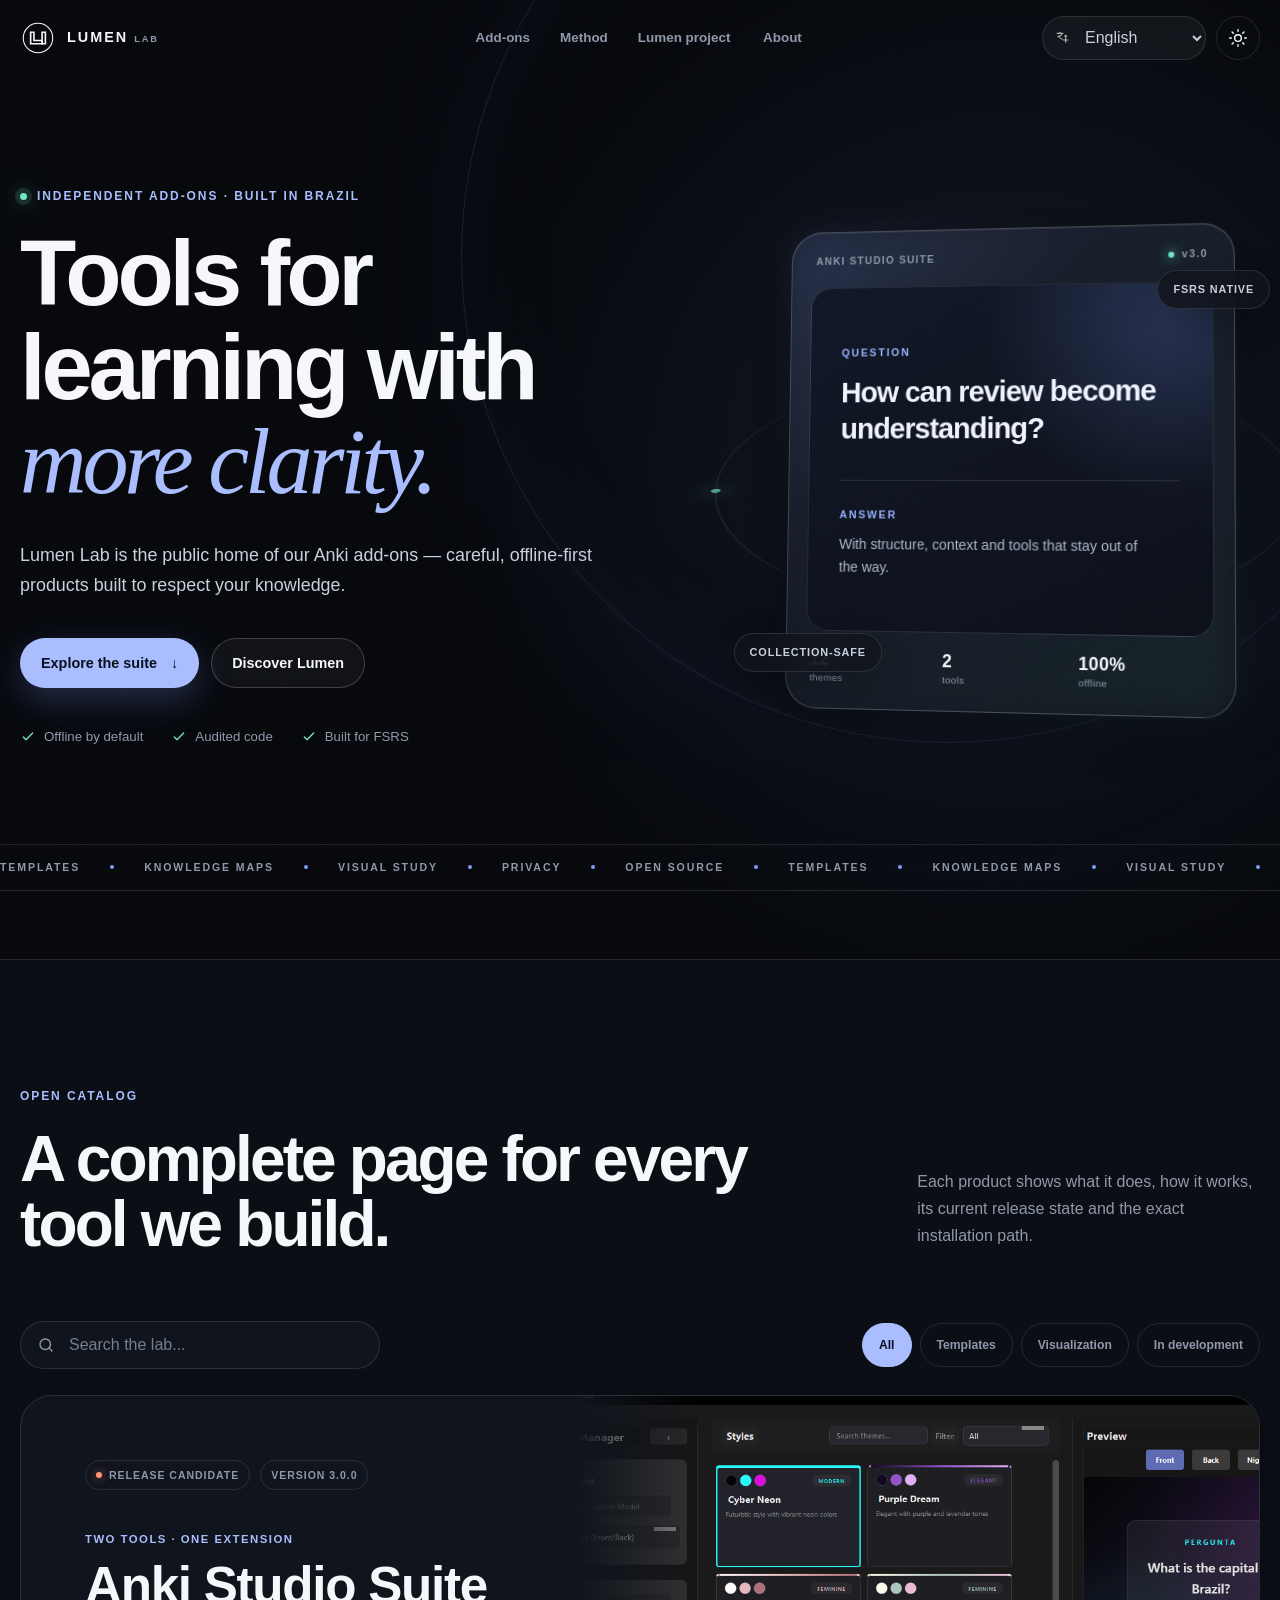
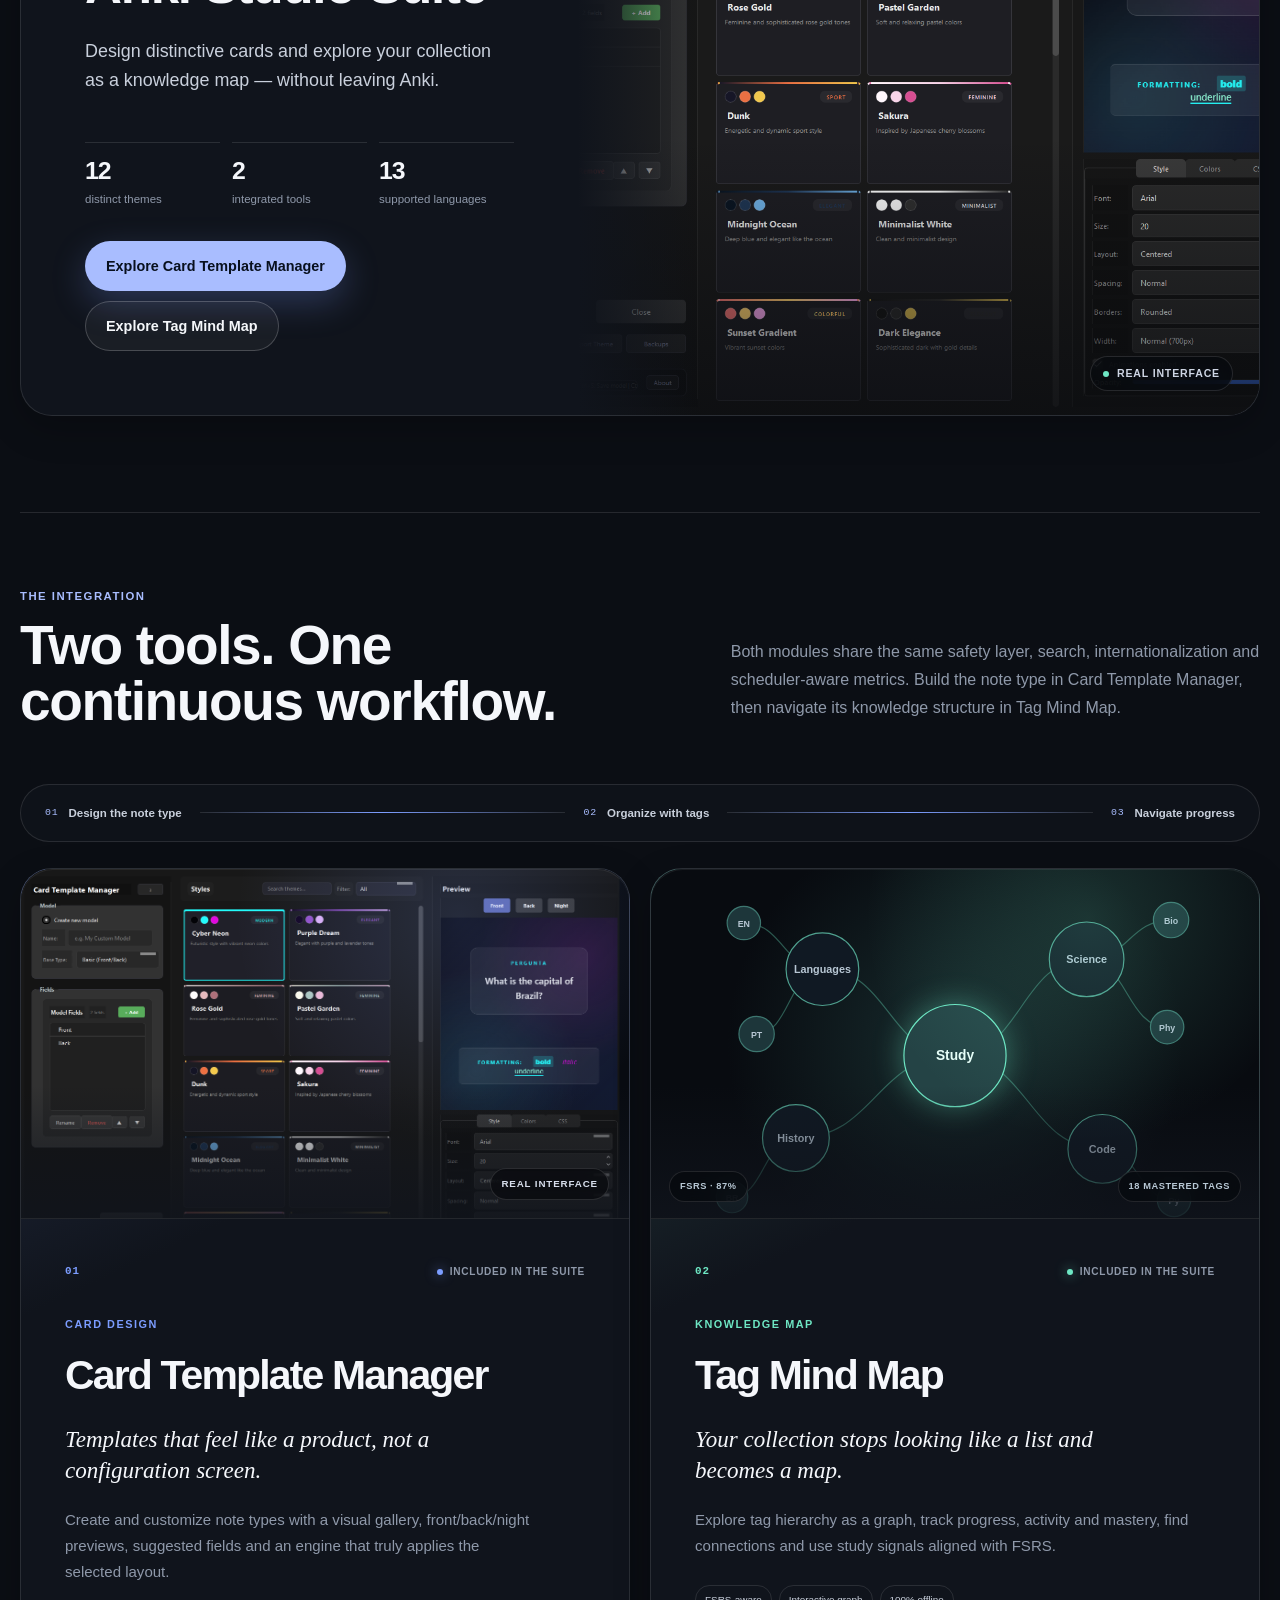
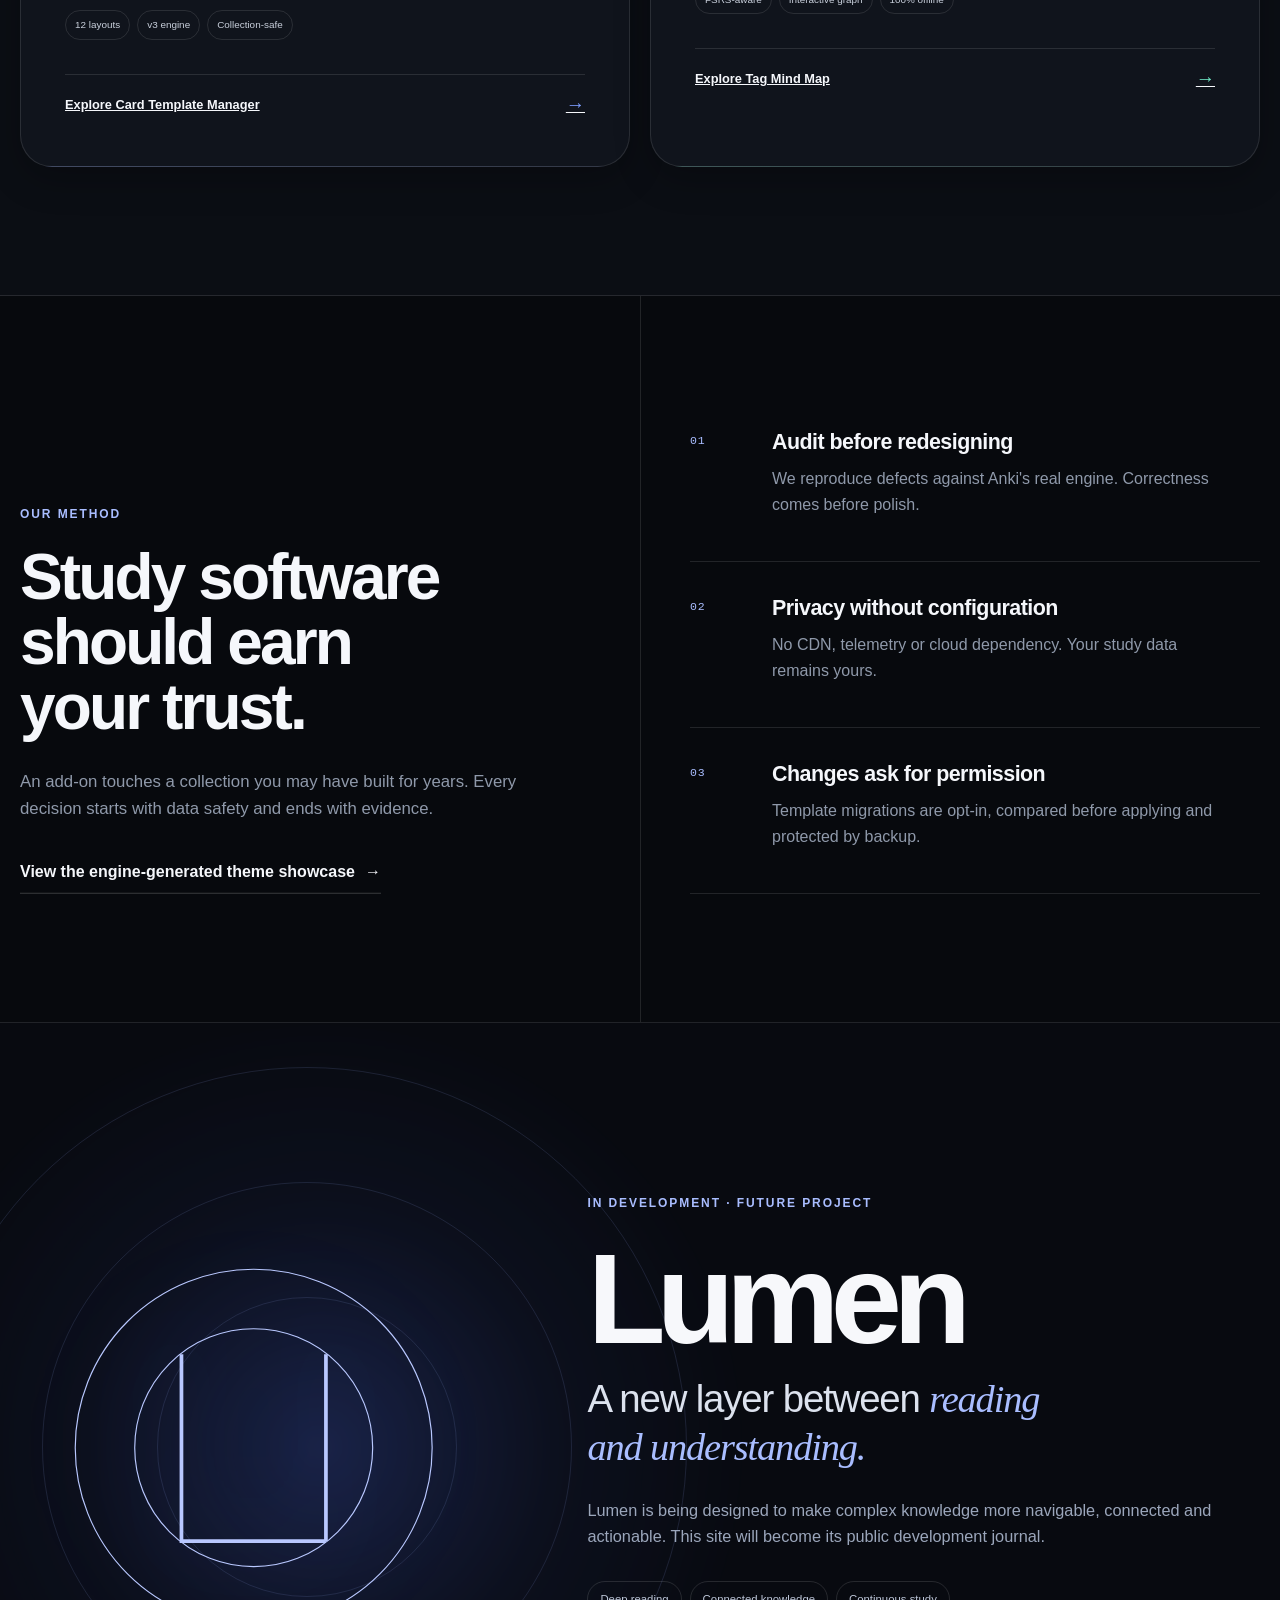
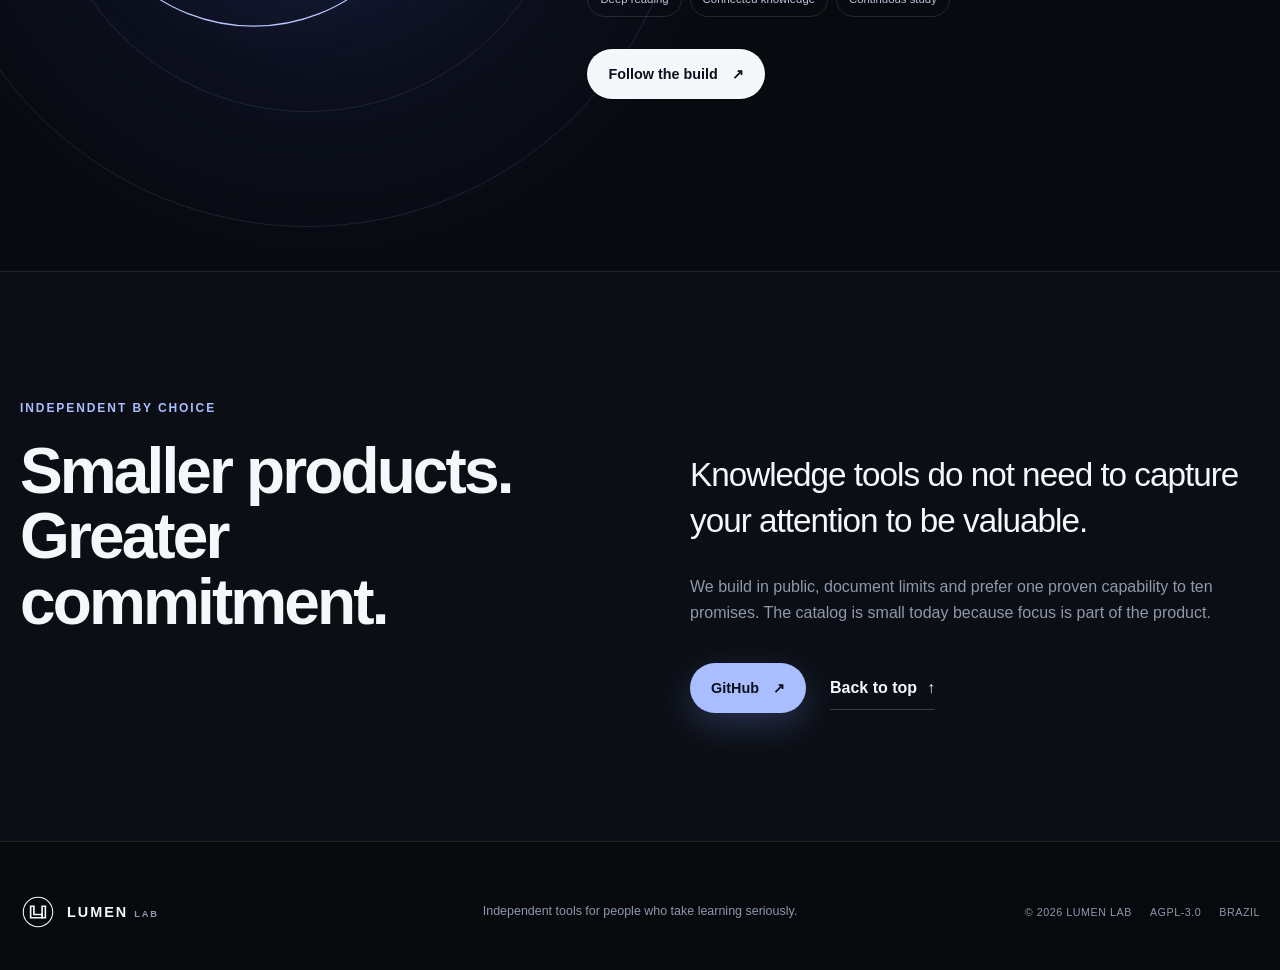
==== commit 2ff5bc9d: "feat: add multilingual addon detail pages Add complete product documentation for Card Template Manag" ====
--- a/index.html
+++ b/index.html
@@ -1,176 +1,111 @@
 <!doctype html>
-<html lang="pt-BR" data-theme="dark">
+<html lang="en" dir="ltr" data-theme="dark">
 <head>
   <meta charset="utf-8">
   <meta name="viewport" content="width=device-width, initial-scale=1">
   <meta name="theme-color" content="#0a0c12">
-  <meta name="description" content="Lumen Lab: add-ons independentes para Anki, construídos com auditoria, privacidade e cuidado com a experiência de estudo.">
+  <meta name="description" content="Lumen Lab builds private, offline-first tools for Anki — home of Anki Studio Suite and the future Lumen project.">
   <meta name="color-scheme" content="dark light">
   <meta property="og:type" content="website">
-  <meta property="og:title" content="Lumen Lab — ferramentas para aprender melhor">
-  <meta property="og:description" content="A casa da Anki Studio Suite e dos próximos add-ons independentes do Lumen Lab.">
+  <meta property="og:title" content="Lumen Lab — tools for deeper learning">
+  <meta property="og:description" content="Explore Card Template Manager, Tag Mind Map and the future Lumen project.">
   <meta property="og:url" content="https://skarl007.github.io/Lumen-Lab/">
   <meta property="og:image" content="https://skarl007.github.io/Lumen-Lab/screenshots/site-preview-dark.png">
   <meta name="twitter:card" content="summary_large_image">
-  <title>Lumen Lab — Add-ons para Anki</title>
+  <title>Lumen Lab — Anki add-ons</title>
   <script>document.documentElement.classList.add("js");</script>
   <link rel="canonical" href="https://skarl007.github.io/Lumen-Lab/">
   <link rel="icon" href="assets/favicon.svg" type="image/svg+xml">
   <link rel="manifest" href="site.webmanifest">
   <link rel="stylesheet" href="assets/site.css">
+  <script src="data/locales.js" defer></script>
+  <script src="assets/i18n.js" defer></script>
   <script src="data/catalog.js" defer></script>
   <script src="assets/site.js" defer></script>
 </head>
-<body>
-  <a class="skip-link" href="#conteudo">Pular para o conteúdo</a>
+<body data-page="home">
+  <a class="skip-link" href="#content" data-i18n="common.skip">Skip to content</a>
 
   <header class="site-header" data-header>
     <div class="nav-shell">
-      <a class="brand" href="#inicio" aria-label="Lumen Lab — início">
-        <svg class="brand-mark" viewBox="0 0 44 44" aria-hidden="true">
-          <circle cx="22" cy="22" r="18"></circle>
-          <path d="M13 29V15h4v10h10v4H13Z"></path>
-          <path d="M27 15h4v14h-4z"></path>
-        </svg>
+      <a class="brand" href="#home" aria-label="Lumen Lab — home">
+        <svg class="brand-mark" viewBox="0 0 44 44" aria-hidden="true"><circle cx="22" cy="22" r="18"></circle><path d="M13 29V15h4v10h10v4H13Z"></path><path d="M27 15h4v14h-4z"></path></svg>
         <span class="brand-type">LUMEN <small>LAB</small></span>
       </a>
-
-      <button class="menu-toggle icon-button" type="button" aria-label="Abrir menu" aria-controls="site-nav" aria-expanded="false" data-menu-toggle>
+      <button class="menu-toggle icon-button" type="button" aria-label="Open menu" aria-controls="site-nav" aria-expanded="false" data-menu-toggle>
         <svg viewBox="0 0 24 24" aria-hidden="true"><path d="M4 7h16M4 12h16M4 17h16"></path></svg>
       </button>
-
-      <nav class="site-nav" id="site-nav" aria-label="Navegação principal" data-nav>
-        <a href="#add-ons">Add-ons</a>
-        <a href="#metodo">Método</a>
-        <a href="#lumen">Projeto Lumen</a>
-        <a href="#sobre">Sobre</a>
+      <nav class="site-nav" id="site-nav" aria-label="Primary navigation" data-nav>
+        <a href="#add-ons" data-i18n="nav.addons">Add-ons</a>
+        <a href="#method" data-i18n="nav.method">Method</a>
+        <a href="#lumen" data-i18n="nav.lumen">Lumen project</a>
+        <a href="#about" data-i18n="nav.about">About</a>
       </nav>
-
       <div class="nav-actions">
-        <button class="theme-toggle icon-button" type="button" aria-label="Alternar tema de cor" data-theme-toggle>
+        <label class="language-control"><span class="sr-only" data-i18n="common.language">Language</span><select data-language-select aria-label="Language"></select></label>
+        <button class="theme-toggle icon-button" type="button" aria-label="Switch color theme" data-theme-toggle>
           <svg class="theme-icon theme-icon-sun" viewBox="0 0 24 24" aria-hidden="true"><circle cx="12" cy="12" r="4"></circle><path d="M12 2v2M12 20v2M4.93 4.93l1.42 1.42M17.66 17.66l1.41 1.41M2 12h2M20 12h2M4.93 19.07l1.42-1.42M17.66 6.34l1.41-1.41"></path></svg>
           <svg class="theme-icon theme-icon-moon" viewBox="0 0 24 24" aria-hidden="true"><path d="M20.5 14.2A8.6 8.6 0 0 1 9.8 3.5 8.7 8.7 0 1 0 20.5 14.2Z"></path></svg>
         </button>
-        <a class="button button-compact button-ghost nav-github" href="https://github.com/skarL007" target="_blank" rel="noreferrer">GitHub <span aria-hidden="true">↗</span></a>
       </div>
     </div>
   </header>
 
-  <main id="conteudo">
-    <section class="hero section" id="inicio" aria-labelledby="hero-title">
+  <main id="content">
+    <section class="hero section" id="home" aria-labelledby="hero-title">
       <div class="hero-grid page-shell">
         <div class="hero-copy reveal">
-          <p class="eyebrow"><span class="live-dot" aria-hidden="true"></span> Add-ons independentes · feitos no Brasil</p>
-          <h1 id="hero-title">Ferramentas para estudar com <em>mais clareza.</em></h1>
-          <p class="hero-lede">O Lumen Lab é a casa pública dos nossos add-ons para Anki — produtos pequenos, cuidadosos e construídos para respeitar seu conhecimento.</p>
+          <p class="eyebrow"><span class="live-dot" aria-hidden="true"></span><span data-i18n="home.eyebrow">Independent add-ons · built in Brazil</span></p>
+          <h1 id="hero-title"><span data-i18n="home.heroA">Tools for learning with</span> <em data-i18n="home.heroB">more clarity.</em></h1>
+          <p class="hero-lede" data-i18n="home.lede">Lumen Lab is the public home of our Anki add-ons — careful, offline-first products built to respect your knowledge.</p>
           <div class="hero-actions">
-            <a class="button button-primary" href="#add-ons">Conhecer a suite <span aria-hidden="true">↓</span></a>
-            <a class="button button-secondary" href="#lumen">Descobrir o Lumen</a>
+            <a class="button button-primary" href="#add-ons"><span data-i18n="home.ctaAddons">Explore the suite</span> <span aria-hidden="true">↓</span></a>
+            <a class="button button-secondary" href="#lumen" data-i18n="home.ctaLumen">Discover Lumen</a>
           </div>
-          <ul class="proof-list" aria-label="Principios do Lumen Lab">
-            <li><svg viewBox="0 0 24 24" aria-hidden="true"><path d="m5 12 4 4L19 6"></path></svg> Offline por padrao</li>
-            <li><svg viewBox="0 0 24 24" aria-hidden="true"><path d="m5 12 4 4L19 6"></path></svg> Código auditado</li>
-            <li><svg viewBox="0 0 24 24" aria-hidden="true"><path d="m5 12 4 4L19 6"></path></svg> Pensado para FSRS</li>
+          <ul class="proof-list" aria-label="Lumen Lab principles">
+            <li><svg viewBox="0 0 24 24" aria-hidden="true"><path d="m5 12 4 4L19 6"></path></svg><span data-i18n="home.proof1">Offline by default</span></li>
+            <li><svg viewBox="0 0 24 24" aria-hidden="true"><path d="m5 12 4 4L19 6"></path></svg><span data-i18n="home.proof2">Audited code</span></li>
+            <li><svg viewBox="0 0 24 24" aria-hidden="true"><path d="m5 12 4 4L19 6"></path></svg><span data-i18n="home.proof3">Built for FSRS</span></li>
           </ul>
         </div>
-
-        <div class="hero-stage reveal" aria-label="Prévia visual da Anki Studio Suite">
-          <div class="stage-orbit orbit-one" aria-hidden="true"></div>
-          <div class="stage-orbit orbit-two" aria-hidden="true"></div>
+        <div class="hero-stage reveal" aria-label="Anki Studio Suite visual preview">
+          <div class="stage-orbit orbit-one" aria-hidden="true"></div><div class="stage-orbit orbit-two" aria-hidden="true"></div>
           <div class="stage-card">
-            <div class="stage-topline">
-              <span>ANKI STUDIO SUITE</span>
-              <span class="stage-status"><i></i> v3.0</span>
-            </div>
-            <div class="study-card">
-              <span class="study-kicker">Pergunta</span>
-              <strong>Como transformar revisão em entendimento?</strong>
-              <div class="study-answer">
-                <span>Resposta</span>
-                <p>Com estrutura, contexto e uma ferramenta que não interrompe o pensamento.</p>
-              </div>
-            </div>
-            <div class="stage-metrics">
-              <span><b>12</b> temas</span>
-            <span><b>2</b> ferramentas</span>
-              <span><b>100%</b> offline</span>
-            </div>
+            <div class="stage-topline"><span>ANKI STUDIO SUITE</span><span class="stage-status"><i></i> v3.0</span></div>
+            <div class="study-card"><span class="study-kicker">Question</span><strong>How can review become understanding?</strong><div class="study-answer"><span>Answer</span><p>With structure, context and tools that stay out of the way.</p></div></div>
+            <div class="stage-metrics"><span><b>12</b> themes</span><span><b>2</b> tools</span><span><b>100%</b> offline</span></div>
           </div>
-          <div class="floating-chip chip-top">FSRS native</div>
-          <div class="floating-chip chip-bottom">Collection-safe</div>
+          <div class="floating-chip chip-top">FSRS native</div><div class="floating-chip chip-bottom">Collection-safe</div>
         </div>
       </div>
-
-      <div class="hero-marquee" aria-hidden="true">
-        <div>
-          <span>TEMPLATES</span><i></i><span>MAPAS MENTAIS</span><i></i><span>ESTUDO VISUAL</span><i></i><span>PRIVACIDADE</span><i></i><span>OPEN SOURCE</span><i></i>
-          <span>TEMPLATES</span><i></i><span>MAPAS MENTAIS</span><i></i><span>ESTUDO VISUAL</span><i></i><span>PRIVACIDADE</span><i></i><span>OPEN SOURCE</span><i></i>
-        </div>
-      </div>
+      <div class="hero-marquee" aria-hidden="true"><div><span>TEMPLATES</span><i></i><span>KNOWLEDGE MAPS</span><i></i><span>VISUAL STUDY</span><i></i><span>PRIVACY</span><i></i><span>OPEN SOURCE</span><i></i><span>TEMPLATES</span><i></i><span>KNOWLEDGE MAPS</span><i></i><span>VISUAL STUDY</span><i></i><span>PRIVACY</span><i></i><span>OPEN SOURCE</span><i></i></div></div>
     </section>
 
     <section class="catalog section" id="add-ons" aria-labelledby="catalog-title">
       <div class="page-shell">
-        <div class="section-heading reveal">
-          <div>
-          <p class="eyebrow">Catálogo aberto</p>
-            <h2 id="catalog-title">Um lugar para cada ferramenta que vier depois.</h2>
-          </div>
-          <p>O catálogo cresce junto com o laboratório. Cada produto mostra o estado real, a versão e o que ainda falta antes de você instalar.</p>
-        </div>
-
-        <div class="catalog-toolbar reveal" aria-label="Filtros do catálogo">
-          <label class="search-field">
-            <svg viewBox="0 0 24 24" aria-hidden="true"><circle cx="11" cy="11" r="7"></circle><path d="m20 20-4-4"></path></svg>
-            <span class="sr-only">Buscar add-ons</span>
-            <input type="search" placeholder="Buscar no laboratório..." autocomplete="off" data-catalog-search>
-          </label>
-          <div class="filter-list" role="group" aria-label="Filtrar por categoria" data-filter-list>
-            <button type="button" class="filter-button is-active" aria-pressed="true" data-filter="todos">Todos</button>
+        <div class="section-heading reveal"><div><p class="eyebrow" data-i18n="home.catalogEyebrow">Open catalog</p><h2 id="catalog-title" data-i18n="home.catalogTitle">A complete page for every tool we build.</h2></div><p data-i18n="home.catalogBody">Each product shows what it does, how it works, its current release state and the exact installation path.</p></div>
+        <div class="catalog-toolbar reveal" aria-label="Catalog filters">
+          <label class="search-field"><svg viewBox="0 0 24 24" aria-hidden="true"><circle cx="11" cy="11" r="7"></circle><path d="m20 20-4-4"></path></svg><span class="sr-only">Search add-ons</span><input type="search" placeholder="Search the lab..." autocomplete="off" data-catalog-search></label>
+          <div class="filter-list" role="group" aria-label="Filter by category" data-filter-list>
+            <button type="button" class="filter-button is-active" aria-pressed="true" data-filter="all">All</button>
             <button type="button" class="filter-button" aria-pressed="false" data-filter="templates">Templates</button>
-            <button type="button" class="filter-button" aria-pressed="false" data-filter="visualizacao">Visualização</button>
-            <button type="button" class="filter-button" aria-pressed="false" data-filter="em-desenvolvimento">Em desenvolvimento</button>
+            <button type="button" class="filter-button" aria-pressed="false" data-filter="visualization">Visualization</button>
+            <button type="button" class="filter-button" aria-pressed="false" data-filter="in-development">In development</button>
           </div>
         </div>
-
         <div class="catalog-grid" data-catalog-grid aria-live="polite"></div>
-        <noscript>
-          <article class="noscript-card">
-            <p class="product-eyebrow">Anki add-on · versão 3.0.0</p>
-            <h3>Anki Studio Suite</h3>
-            <p>Card Template Manager e Tag Mind Map reunidos em uma extensão offline. Ative o JavaScript para explorar detalhes e filtros.</p>
-            <a class="button button-secondary" href="redesign/_artifact.html">Ver showcase dos temas</a>
-          </article>
-        </noscript>
-        <div class="catalog-empty" data-catalog-empty hidden>
-          <p>Nenhuma ferramenta encontrada.</p>
-          <button type="button" class="text-button" data-clear-filters>Limpar busca e filtros</button>
-        </div>
+        <noscript><article class="noscript-card"><h3>Anki Studio Suite</h3><p>Card Template Manager and Tag Mind Map in one offline extension.</p><a class="button button-primary" href="addons/card-template-manager/">Card Template Manager</a> <a class="button button-secondary" href="addons/tag-mind-map/">Tag Mind Map</a></article></noscript>
+        <div class="catalog-empty" data-catalog-empty hidden><p>No tools found.</p><button type="button" class="text-button" data-clear-filters>Clear search and filters</button></div>
       </div>
     </section>
 
-    <section class="method section" id="metodo" aria-labelledby="method-title">
+    <section class="method section" id="method" aria-labelledby="method-title">
       <div class="page-shell method-grid">
-        <div class="method-intro reveal">
-          <p class="eyebrow">Nosso método</p>
-          <h2 id="method-title">Software de estudo precisa merecer confianca.</h2>
-          <p>Um add-on toca na coleção que você levou anos para construir. Por isso, cada decisão começa pela segurança dos dados e termina com evidência.</p>
-          <a class="text-link" href="redesign/_artifact.html">Ver o showcase gerado pelo motor <span aria-hidden="true">→</span></a>
-        </div>
-
+        <div class="method-intro reveal"><p class="eyebrow" data-i18n="home.methodEyebrow">Our method</p><h2 id="method-title" data-i18n="home.methodTitle">Study software should earn your trust.</h2><p data-i18n="home.methodBody">An add-on touches a collection you may have built for years. Every decision starts with data safety and ends with evidence.</p><a class="text-link" href="redesign/_artifact.html"><span data-i18n="home.showcase">View the engine-generated theme showcase</span> <span aria-hidden="true">→</span></a></div>
         <ol class="method-list">
-          <li class="reveal">
-            <span>01</span>
-            <div><h3>Auditar antes de redesenhar</h3><p>Reproduzimos os defeitos contra o motor real do Anki. Correção vem antes de acabamento.</p></div>
-          </li>
-          <li class="reveal">
-            <span>02</span>
-            <div><h3>Privacidade sem configuração</h3><p>Zero CDN, zero telemetria e zero dependência de nuvem para estudar. Seus dados permanecem seus.</p></div>
-          </li>
-          <li class="reveal">
-            <span>03</span>
-            <div><h3>Mudanças que pedem permissão</h3><p>Migrações de templates são opt-in, com comparação e backup. Atualizar nunca deve surpreender.</p></div>
-          </li>
+          <li class="reveal"><span>01</span><div><h3 data-i18n="home.method1Title">Audit before redesigning</h3><p data-i18n="home.method1Body">We reproduce defects against Anki's real engine. Correctness comes before polish.</p></div></li>
+          <li class="reveal"><span>02</span><div><h3 data-i18n="home.method2Title">Privacy without configuration</h3><p data-i18n="home.method2Body">No CDN, telemetry or cloud dependency. Your study data remains yours.</p></div></li>
+          <li class="reveal"><span>03</span><div><h3 data-i18n="home.method3Title">Changes ask for permission</h3><p data-i18n="home.method3Body">Template migrations are opt-in, compared before applying and protected by backup.</p></div></li>
         </ol>
       </div>
     </section>
@@ -178,67 +113,17 @@
     <section class="lumen-section section" id="lumen" aria-labelledby="lumen-title">
       <div class="lumen-backdrop" aria-hidden="true"><span></span><span></span><span></span></div>
       <div class="page-shell lumen-grid">
-        <div class="lumen-symbol reveal" aria-hidden="true">
-          <svg viewBox="0 0 440 440">
-            <circle cx="220" cy="220" r="168"></circle>
-            <circle cx="220" cy="220" r="112"></circle>
-            <path d="M152 132v176h136"></path>
-            <path d="M288 132v176"></path>
-          </svg>
-        </div>
-        <div class="lumen-copy reveal">
-          <p class="eyebrow">Em desenvolvimento · projeto futuro</p>
-          <h2 id="lumen-title">Lumen</h2>
-          <p class="lumen-statement">Uma nova camada entre <em>ler</em> e <em>entender.</em></p>
-          <p>Estamos construindo o Lumen para tornar conhecimento complexo mais navegável, conectado e acionável. Ainda é uma direção em evolução — este espaço será o diário público do projeto.</p>
-          <div class="signal-row" aria-label="Direcoes do projeto Lumen">
-            <span>Leitura profunda</span>
-            <span>Conhecimento conectado</span>
-            <span>Estudo continuo</span>
-          </div>
-          <a class="button button-light" href="https://github.com/skarL007" target="_blank" rel="noreferrer">Acompanhar a construção <span aria-hidden="true">↗</span></a>
-        </div>
+        <div class="lumen-symbol reveal" aria-hidden="true"><svg viewBox="0 0 440 440"><circle cx="220" cy="220" r="168"></circle><circle cx="220" cy="220" r="112"></circle><path d="M152 132v176h136"></path><path d="M288 132v176"></path></svg></div>
+        <div class="lumen-copy reveal"><p class="eyebrow" data-i18n="home.lumenEyebrow">In development · future project</p><h2 id="lumen-title">Lumen</h2><p class="lumen-statement"><span data-i18n="home.lumenStatementA">A new layer between</span> <em data-i18n="home.lumenStatementB">reading and understanding.</em></p><p data-i18n="home.lumenBody">Lumen is being designed to make complex knowledge more navigable, connected and actionable. This site will become its public development journal.</p><div class="signal-row"><span>Deep reading</span><span>Connected knowledge</span><span>Continuous study</span></div><a class="button button-light" href="https://github.com/skarL007" target="_blank" rel="noreferrer"><span data-i18n="home.follow">Follow the build</span> <span aria-hidden="true">↗</span></a></div>
       </div>
     </section>
 
-    <section class="about section" id="sobre" aria-labelledby="about-title">
-      <div class="page-shell about-grid">
-        <div class="section-heading reveal">
-          <div>
-            <p class="eyebrow">Independente por escolha</p>
-            <h2 id="about-title">Produtos menores.<br>Compromisso maior.</h2>
-          </div>
-        </div>
-        <div class="about-copy reveal">
-          <p class="about-lede">O Lumen Lab nasce de uma ideia simples: ferramentas de conhecimento não precisam capturar sua atenção para serem valiosas.</p>
-          <p>Construímos em público, documentamos limites e preferimos uma funcionalidade bem provada a dez promessas. O catálogo é pequeno hoje. Essa é uma medida de foco, não de ambição.</p>
-          <div class="about-actions">
-            <a class="button button-primary" href="https://github.com/skarL007" target="_blank" rel="noreferrer">Encontrar no GitHub <span aria-hidden="true">↗</span></a>
-            <a class="text-link" href="#inicio">Voltar ao início <span aria-hidden="true">↑</span></a>
-          </div>
-        </div>
-      </div>
+    <section class="about section" id="about" aria-labelledby="about-title">
+      <div class="page-shell about-grid"><div class="section-heading reveal"><div><p class="eyebrow" data-i18n="home.aboutEyebrow">Independent by choice</p><h2 id="about-title" data-i18n="home.aboutTitle">Smaller products. Greater commitment.</h2></div></div><div class="about-copy reveal"><p class="about-lede" data-i18n="home.aboutLede">Knowledge tools do not need to capture your attention to be valuable.</p><p data-i18n="home.aboutBody">We build in public, document limits and prefer one proven capability to ten promises. The catalog is small today because focus is part of the product.</p><div class="about-actions"><a class="button button-primary" href="https://github.com/skarL007/Lumen-Lab" target="_blank" rel="noreferrer">GitHub <span aria-hidden="true">↗</span></a><a class="text-link" href="#home"><span data-i18n="common.backTop">Back to top</span> <span aria-hidden="true">↑</span></a></div></div></div>
     </section>
   </main>
 
-  <footer class="site-footer">
-    <div class="page-shell footer-grid">
-      <a class="brand footer-brand" href="#inicio" aria-label="Lumen Lab — voltar ao início">
-        <svg class="brand-mark" viewBox="0 0 44 44" aria-hidden="true"><circle cx="22" cy="22" r="18"></circle><path d="M13 29V15h4v10h10v4H13Z"></path><path d="M27 15h4v14h-4z"></path></svg>
-        <span class="brand-type">LUMEN <small>LAB</small></span>
-      </a>
-      <p>Ferramentas independentes para quem leva o aprendizado a sério.</p>
-      <div class="footer-meta"><span>© <span data-current-year></span> Lumen Lab</span><span>AGPL-3.0</span><span>Brasil</span></div>
-    </div>
-  </footer>
-
-  <dialog class="product-dialog" data-product-dialog aria-labelledby="dialog-title">
-    <div class="dialog-shell">
-      <button class="dialog-close icon-button" type="button" aria-label="Fechar detalhes" data-dialog-close>
-        <svg viewBox="0 0 24 24" aria-hidden="true"><path d="m6 6 12 12M18 6 6 18"></path></svg>
-      </button>
-      <div data-dialog-content></div>
-    </div>
-  </dialog>
+  <aside class="translation-note" data-translation-note hidden><span data-i18n="common.reviewNote">Community translation — technical reference may remain in English.</span></aside>
+  <footer class="site-footer"><div class="page-shell footer-grid"><a class="brand footer-brand" href="#home"><svg class="brand-mark" viewBox="0 0 44 44" aria-hidden="true"><circle cx="22" cy="22" r="18"></circle><path d="M13 29V15h4v10h10v4H13Z"></path><path d="M27 15h4v14h-4z"></path></svg><span class="brand-type">LUMEN <small>LAB</small></span></a><p data-i18n="home.footer">Independent tools for people who take learning seriously.</p><div class="footer-meta"><span>© <span data-current-year></span> Lumen Lab</span><span>AGPL-3.0</span><span>Brazil</span></div></div></footer>
 </body>
 </html>
--- a/assets/site.css
+++ b/assets/site.css
@@ -85,7 +85,7 @@
 
 img, svg { display: block; max-width: 100%; }
 a { color: inherit; }
-button, input { font: inherit; }
+button, input, select { font: inherit; }
 button, a { touch-action: manipulation; }
 
 :focus-visible {
@@ -263,6 +263,12 @@
 .site-nav a:hover { color: var(--ink); }
 .site-nav a:hover::after { transform: scaleX(1); transform-origin: left; }
 .nav-actions { justify-self: end; display: flex; align-items: center; gap: 10px; }
+.language-control { position: relative; display: flex; align-items: center; }
+.language-control::before { content: ""; width: 16px; height: 16px; position: absolute; inset-inline-start: 12px; pointer-events: none; opacity: .68; background: currentColor; mask: url("data:image/svg+xml,%3Csvg xmlns='http://www.w3.org/2000/svg' viewBox='0 0 24 24'%3E%3Cpath fill='none' stroke='black' stroke-width='1.8' d='M4 5h10M9 3v2m-4 5c3 0 6-2 7-5m-5 3c1 3 3 5 6 6m2-5h5m-2.5-2v12m-4-4h8'/%3E%3C/svg%3E") center/contain no-repeat; }
+.language-control select { min-height: 44px; max-width: 164px; padding: 0 32px 0 38px; color: var(--ink-soft); background: var(--surface-soft); border: 1px solid var(--line); border-radius: 999px; cursor: pointer; }
+[dir="rtl"] .language-control select { padding: 0 38px 0 32px; }
+.language-control select:hover, .language-control select:focus-visible { color: var(--ink); border-color: var(--line-strong); }
+.translation-note { position: fixed; z-index: 30; right: 18px; bottom: 18px; max-width: min(420px, calc(100% - 36px)); padding: 12px 16px; color: var(--ink-soft); background: color-mix(in srgb, var(--surface) 94%, transparent); border: 1px solid var(--line-strong); border-radius: 12px; box-shadow: var(--shadow); backdrop-filter: blur(18px); font-size: .76rem; line-height: 1.5; }
 .theme-icon { position: absolute; transition: opacity 180ms ease, transform 240ms var(--ease); }
 html[data-theme="dark"] .theme-icon-moon, html[data-theme="light"] .theme-icon-sun { opacity: 0; transform: scale(.5) rotate(-35deg); }
 html[data-theme="dark"] .theme-icon-sun, html[data-theme="light"] .theme-icon-moon { opacity: 1; transform: scale(1) rotate(0); }
@@ -632,6 +638,8 @@
   .section { padding: 78px 0; }
   .brand-mark { width: 33px; height: 33px; }
   .brand-type { font-size: .78rem; }
+  .language-control select { width: 52px; max-width: 52px; color: transparent; padding-inline: 38px 8px; }
+  .language-control select option { color: initial; }
   h1 { font-size: clamp(3.1rem, 16vw, 4.7rem); }
   h2 { font-size: clamp(2.45rem, 12vw, 3.6rem); }
   .hero { min-height: auto; padding-top: calc(var(--header-height) + 74px); padding-bottom: 42px; }
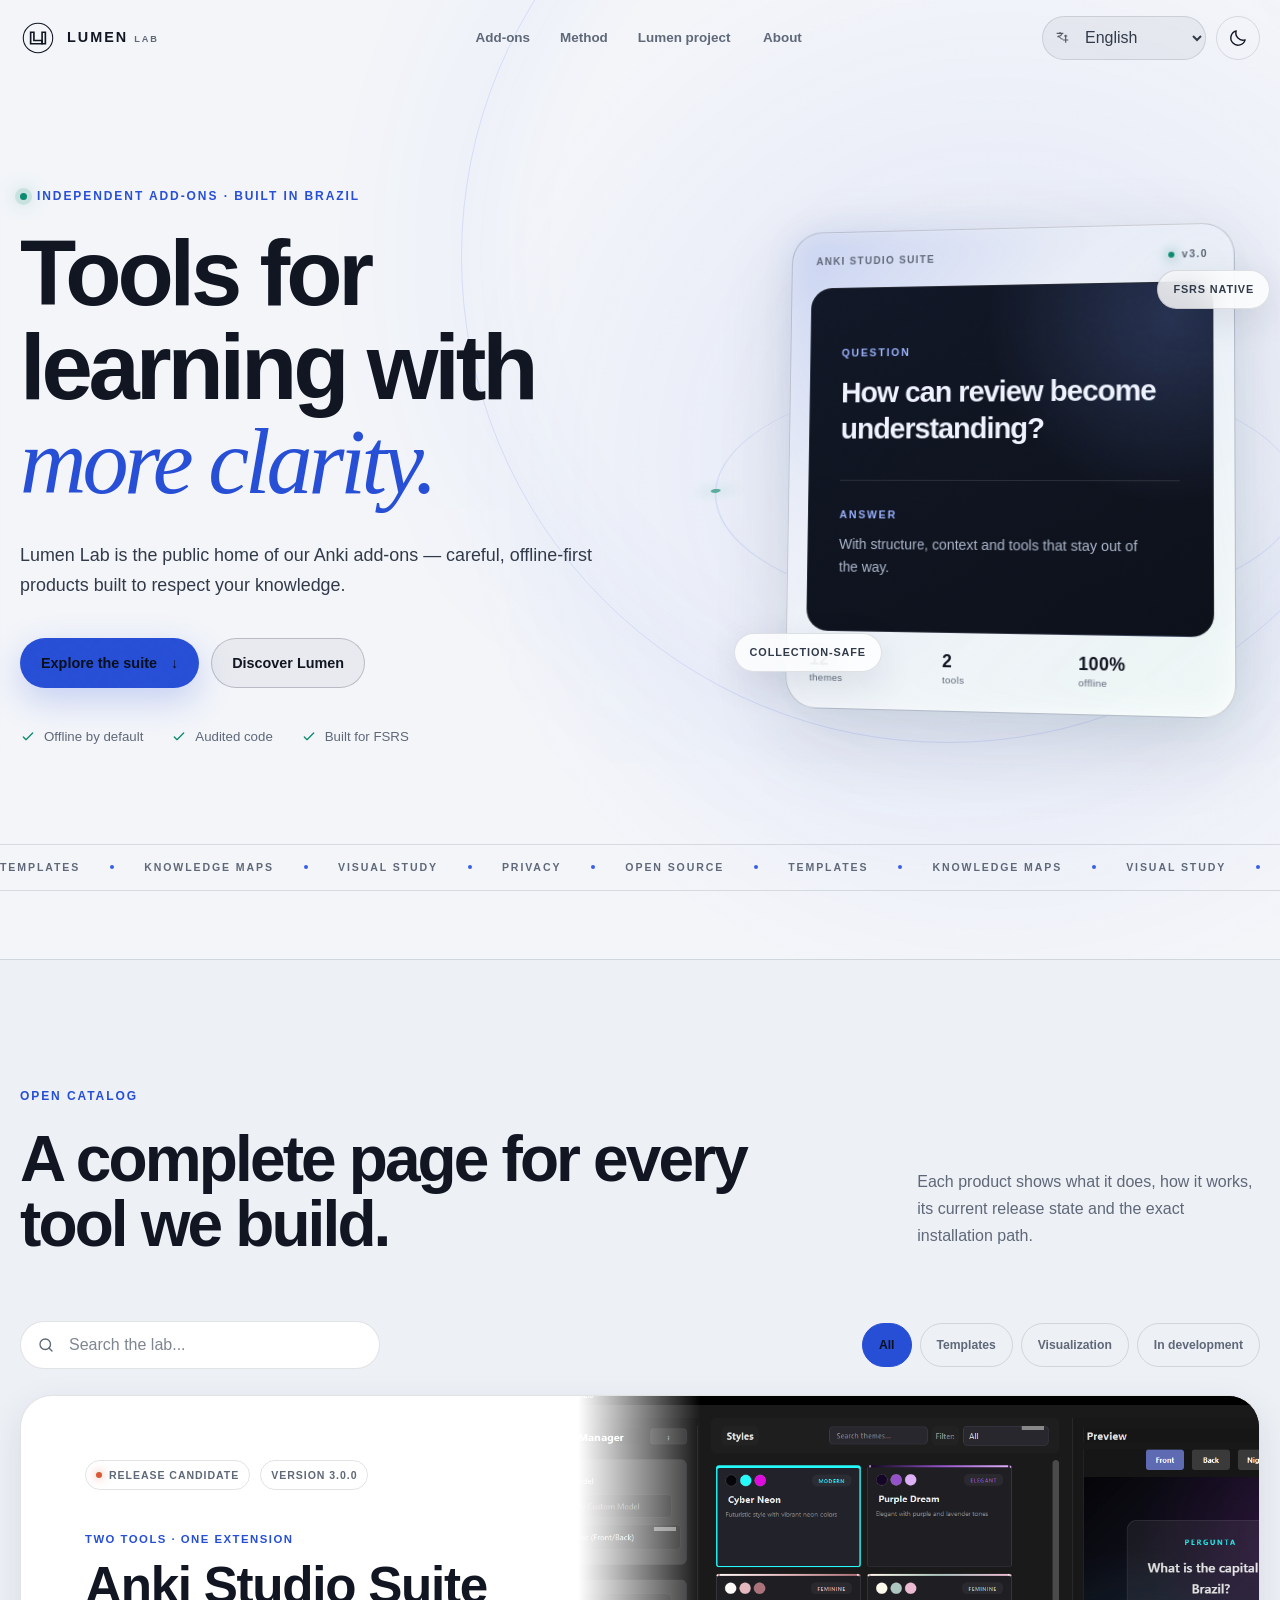
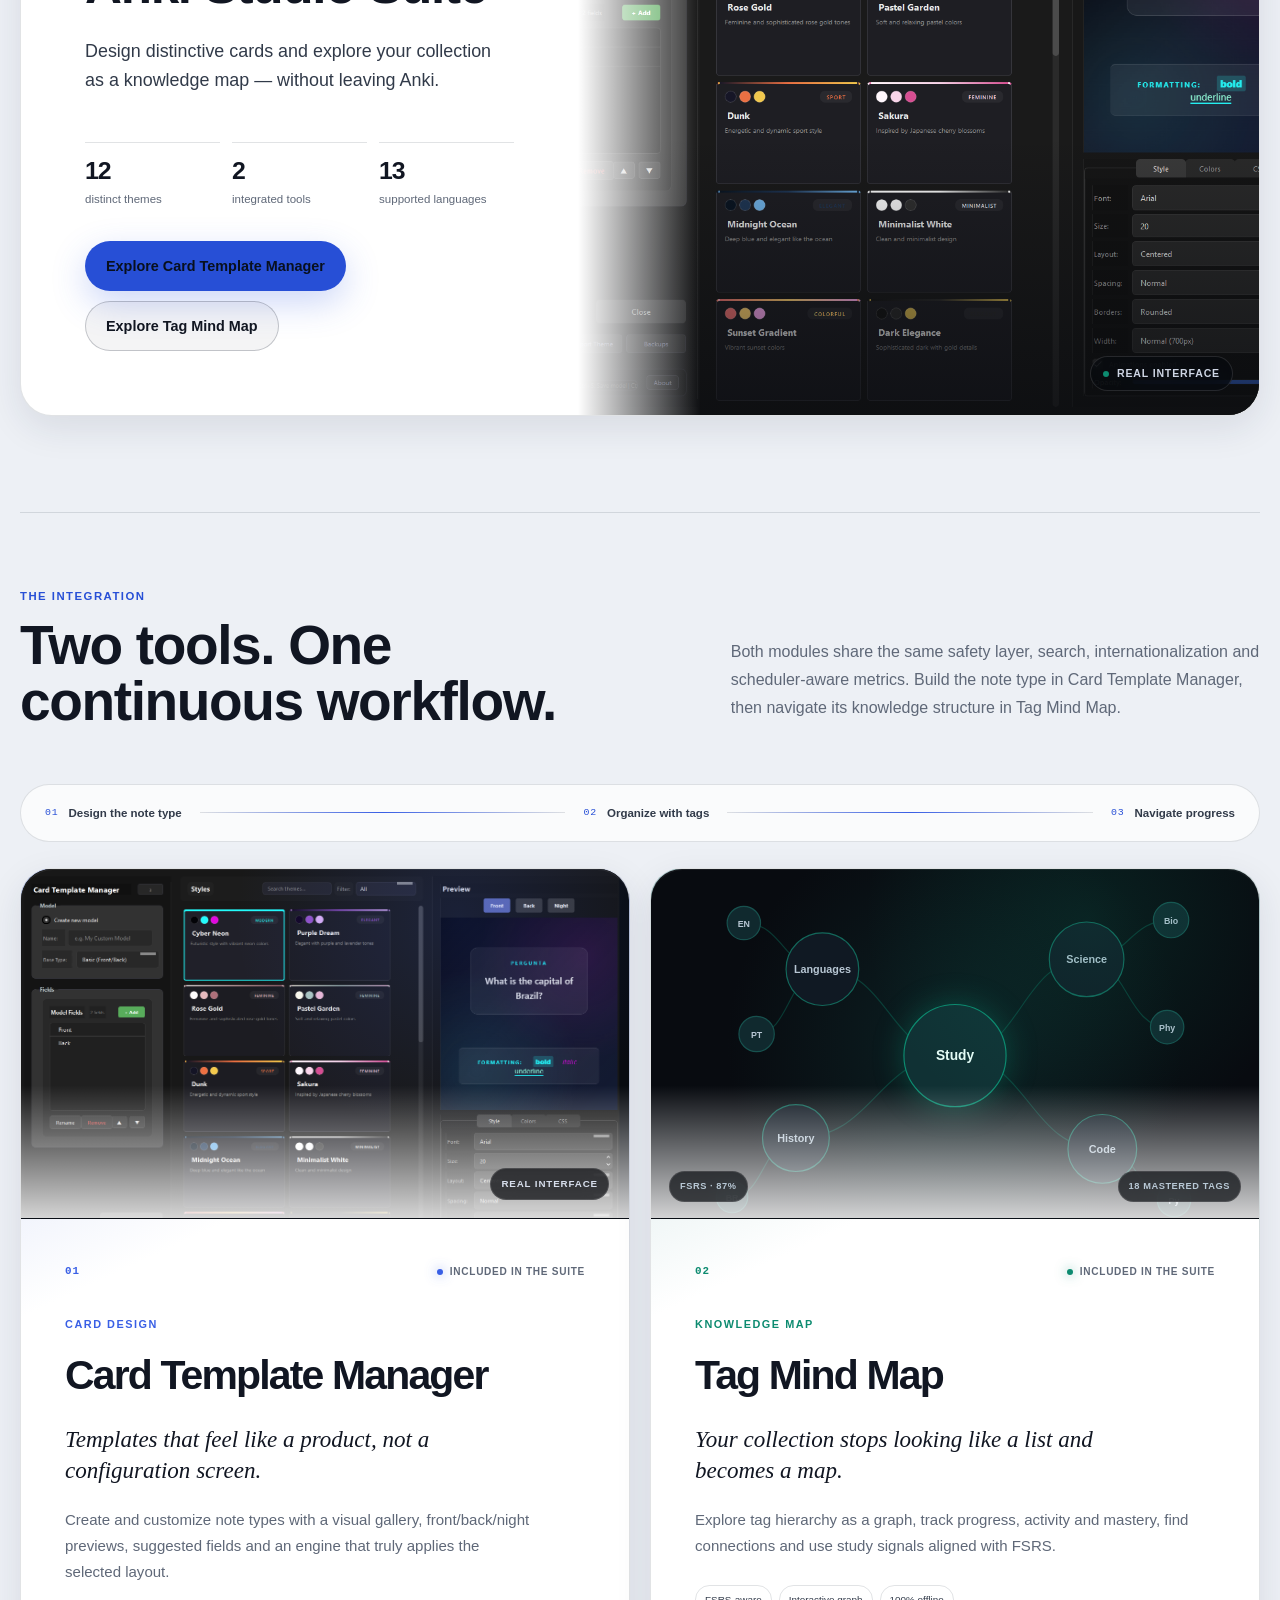
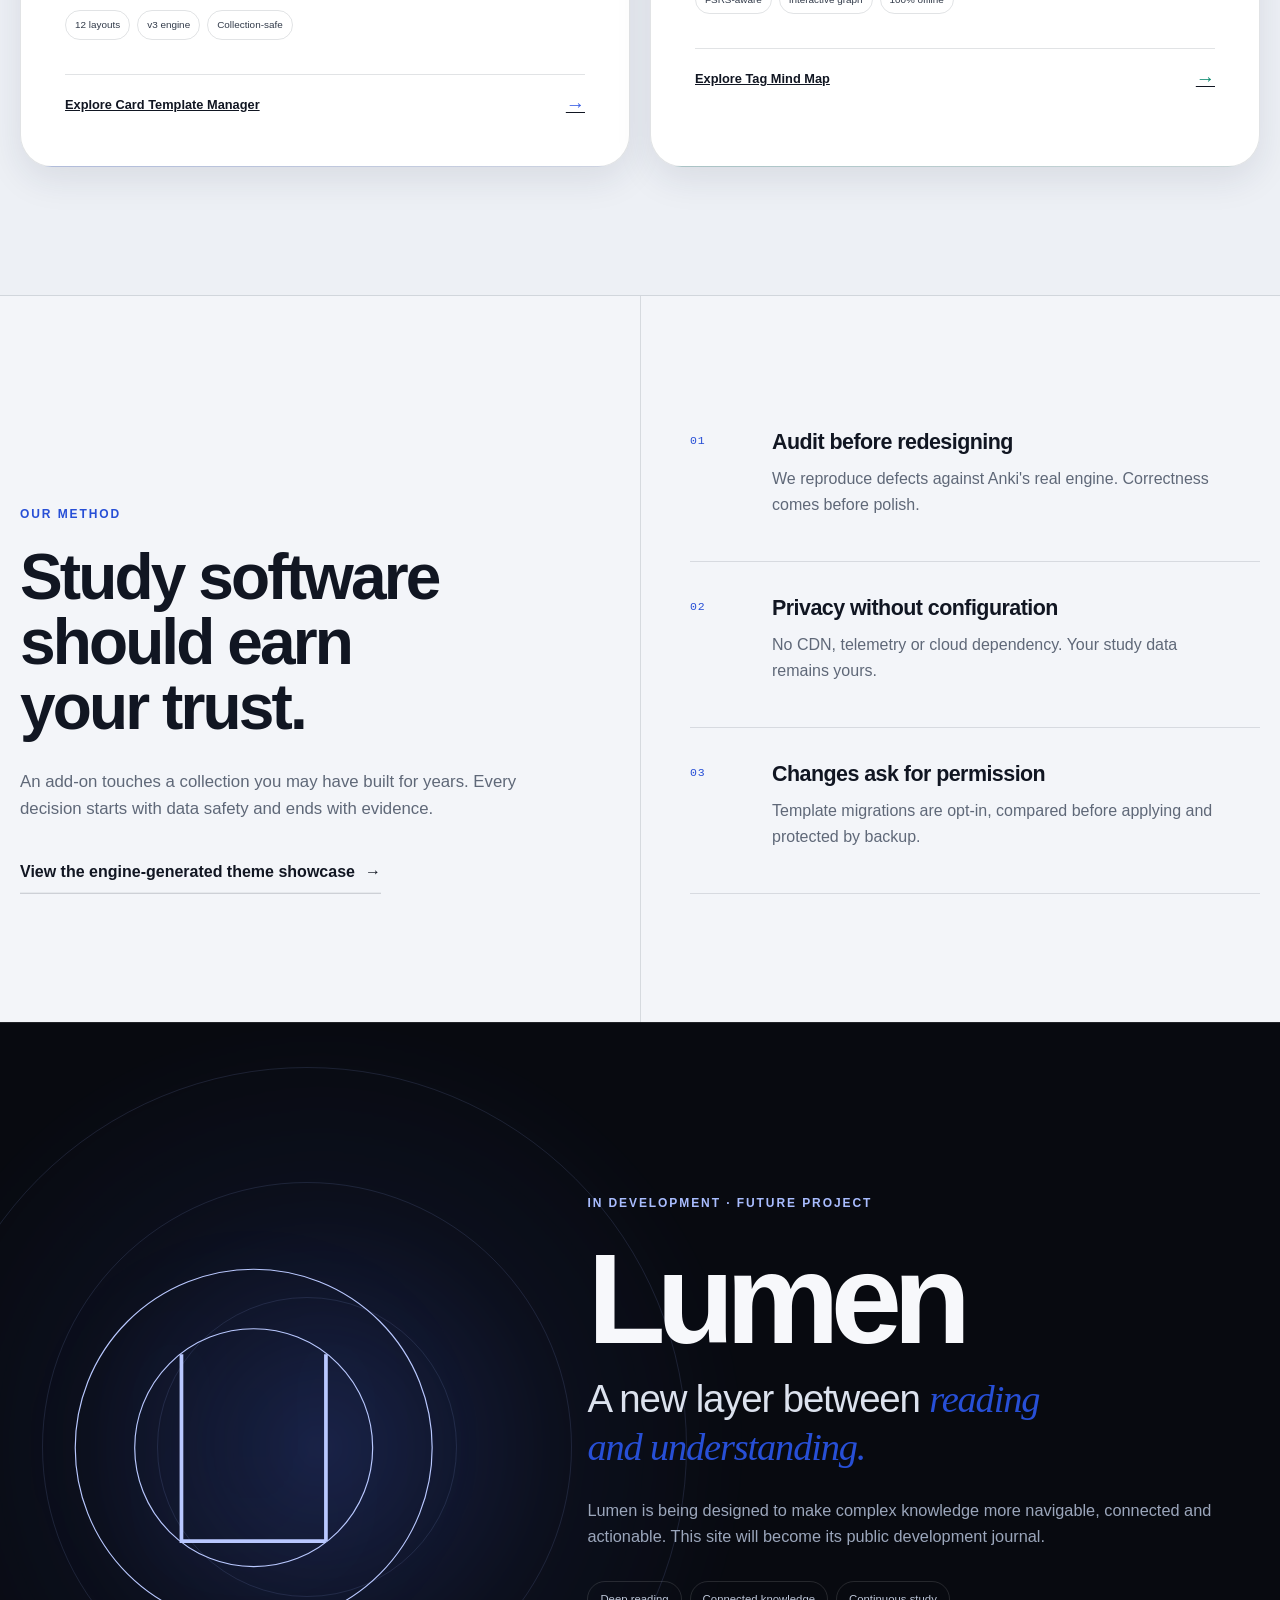
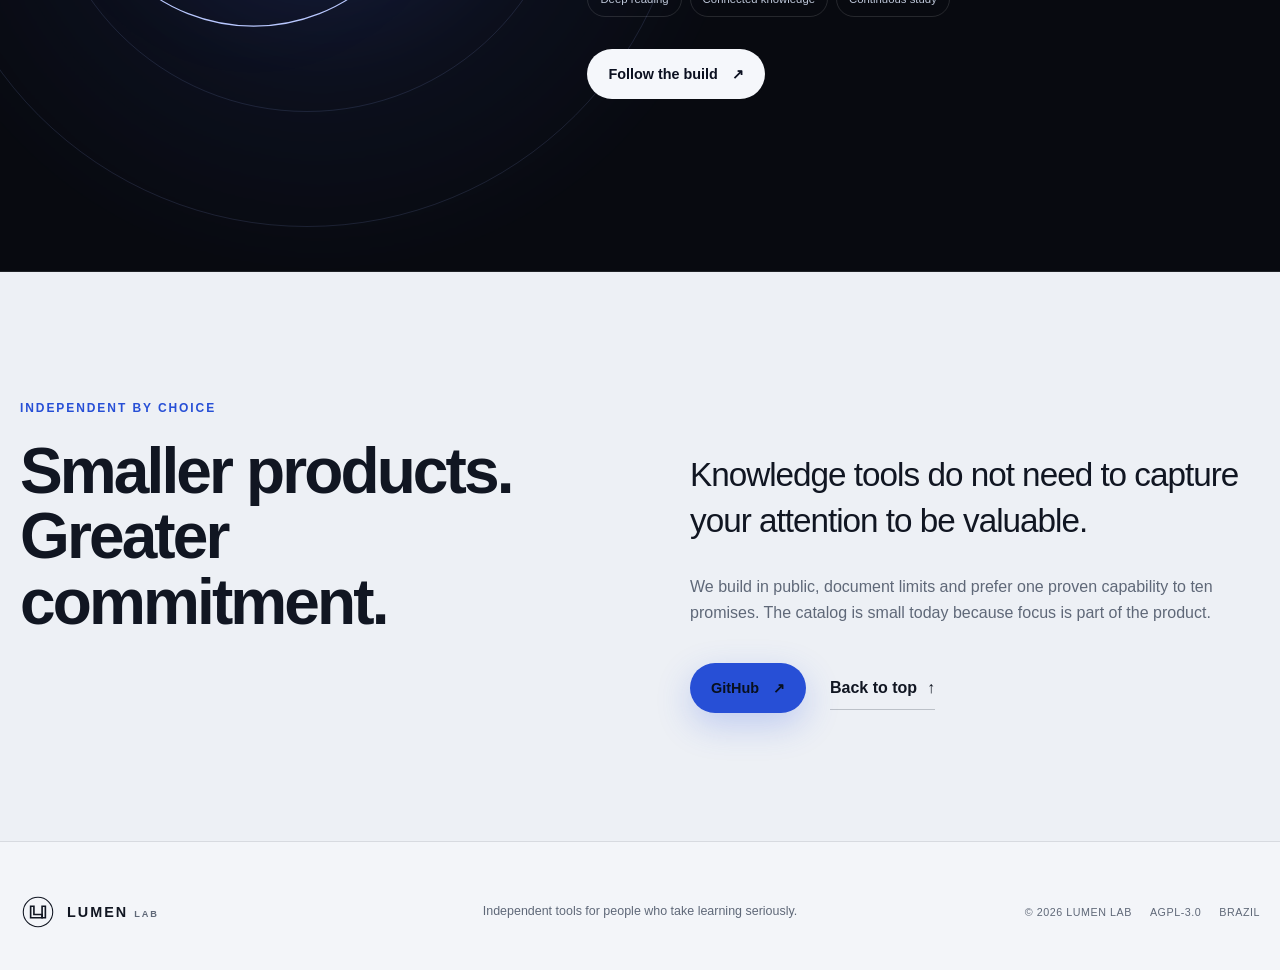
==== commit 00e5ddc8: "feat(site): catalogo i18n, tema unificado, OG/manifest e showcase atualizado Sincronizado do diretor" ====
--- a/index.html
+++ b/index.html
@@ -21,6 +21,7 @@
   <script src="data/locales.js" defer></script>
   <script src="assets/i18n.js" defer></script>
   <script src="data/catalog.js" defer></script>
+  <script src="assets/theme.js" defer></script>
   <script src="assets/site.js" defer></script>
 </head>
 <body data-page="home">
@@ -114,12 +115,12 @@
       <div class="lumen-backdrop" aria-hidden="true"><span></span><span></span><span></span></div>
       <div class="page-shell lumen-grid">
         <div class="lumen-symbol reveal" aria-hidden="true"><svg viewBox="0 0 440 440"><circle cx="220" cy="220" r="168"></circle><circle cx="220" cy="220" r="112"></circle><path d="M152 132v176h136"></path><path d="M288 132v176"></path></svg></div>
-        <div class="lumen-copy reveal"><p class="eyebrow" data-i18n="home.lumenEyebrow">In development · future project</p><h2 id="lumen-title">Lumen</h2><p class="lumen-statement"><span data-i18n="home.lumenStatementA">A new layer between</span> <em data-i18n="home.lumenStatementB">reading and understanding.</em></p><p data-i18n="home.lumenBody">Lumen is being designed to make complex knowledge more navigable, connected and actionable. This site will become its public development journal.</p><div class="signal-row"><span>Deep reading</span><span>Connected knowledge</span><span>Continuous study</span></div><a class="button button-light" href="https://github.com/skarL007" target="_blank" rel="noreferrer"><span data-i18n="home.follow">Follow the build</span> <span aria-hidden="true">↗</span></a></div>
+        <div class="lumen-copy reveal"><p class="eyebrow" data-i18n="home.lumenEyebrow">In development · future project</p><h2 id="lumen-title">Lumen</h2><p class="lumen-statement"><span data-i18n="home.lumenStatementA">A new layer between</span> <em data-i18n="home.lumenStatementB">reading and understanding.</em></p><p data-i18n="home.lumenBody">Lumen is being designed to make complex knowledge more navigable, connected and actionable. This site will become its public development journal.</p><div class="signal-row"><span>Deep reading</span><span>Connected knowledge</span><span>Continuous study</span></div><a class="button button-light" href="https://github.com/skarl007" target="_blank" rel="noreferrer"><span data-i18n="home.follow">Follow the build</span> <span aria-hidden="true">↗</span></a></div>
       </div>
     </section>
 
     <section class="about section" id="about" aria-labelledby="about-title">
-      <div class="page-shell about-grid"><div class="section-heading reveal"><div><p class="eyebrow" data-i18n="home.aboutEyebrow">Independent by choice</p><h2 id="about-title" data-i18n="home.aboutTitle">Smaller products. Greater commitment.</h2></div></div><div class="about-copy reveal"><p class="about-lede" data-i18n="home.aboutLede">Knowledge tools do not need to capture your attention to be valuable.</p><p data-i18n="home.aboutBody">We build in public, document limits and prefer one proven capability to ten promises. The catalog is small today because focus is part of the product.</p><div class="about-actions"><a class="button button-primary" href="https://github.com/skarL007/Lumen-Lab" target="_blank" rel="noreferrer">GitHub <span aria-hidden="true">↗</span></a><a class="text-link" href="#home"><span data-i18n="common.backTop">Back to top</span> <span aria-hidden="true">↑</span></a></div></div></div>
+      <div class="page-shell about-grid"><div class="section-heading reveal"><div><p class="eyebrow" data-i18n="home.aboutEyebrow">Independent by choice</p><h2 id="about-title" data-i18n="home.aboutTitle">Smaller products. Greater commitment.</h2></div></div><div class="about-copy reveal"><p class="about-lede" data-i18n="home.aboutLede">Knowledge tools do not need to capture your attention to be valuable.</p><p data-i18n="home.aboutBody">We build in public, document limits and prefer one proven capability to ten promises. The catalog is small today because focus is part of the product.</p><div class="about-actions"><a class="button button-primary" href="https://github.com/skarl007/Lumen-Lab" target="_blank" rel="noreferrer">GitHub <span aria-hidden="true">↗</span></a><a class="text-link" href="#home"><span data-i18n="common.backTop">Back to top</span> <span aria-hidden="true">↑</span></a></div></div></div>
     </section>
   </main>
 
